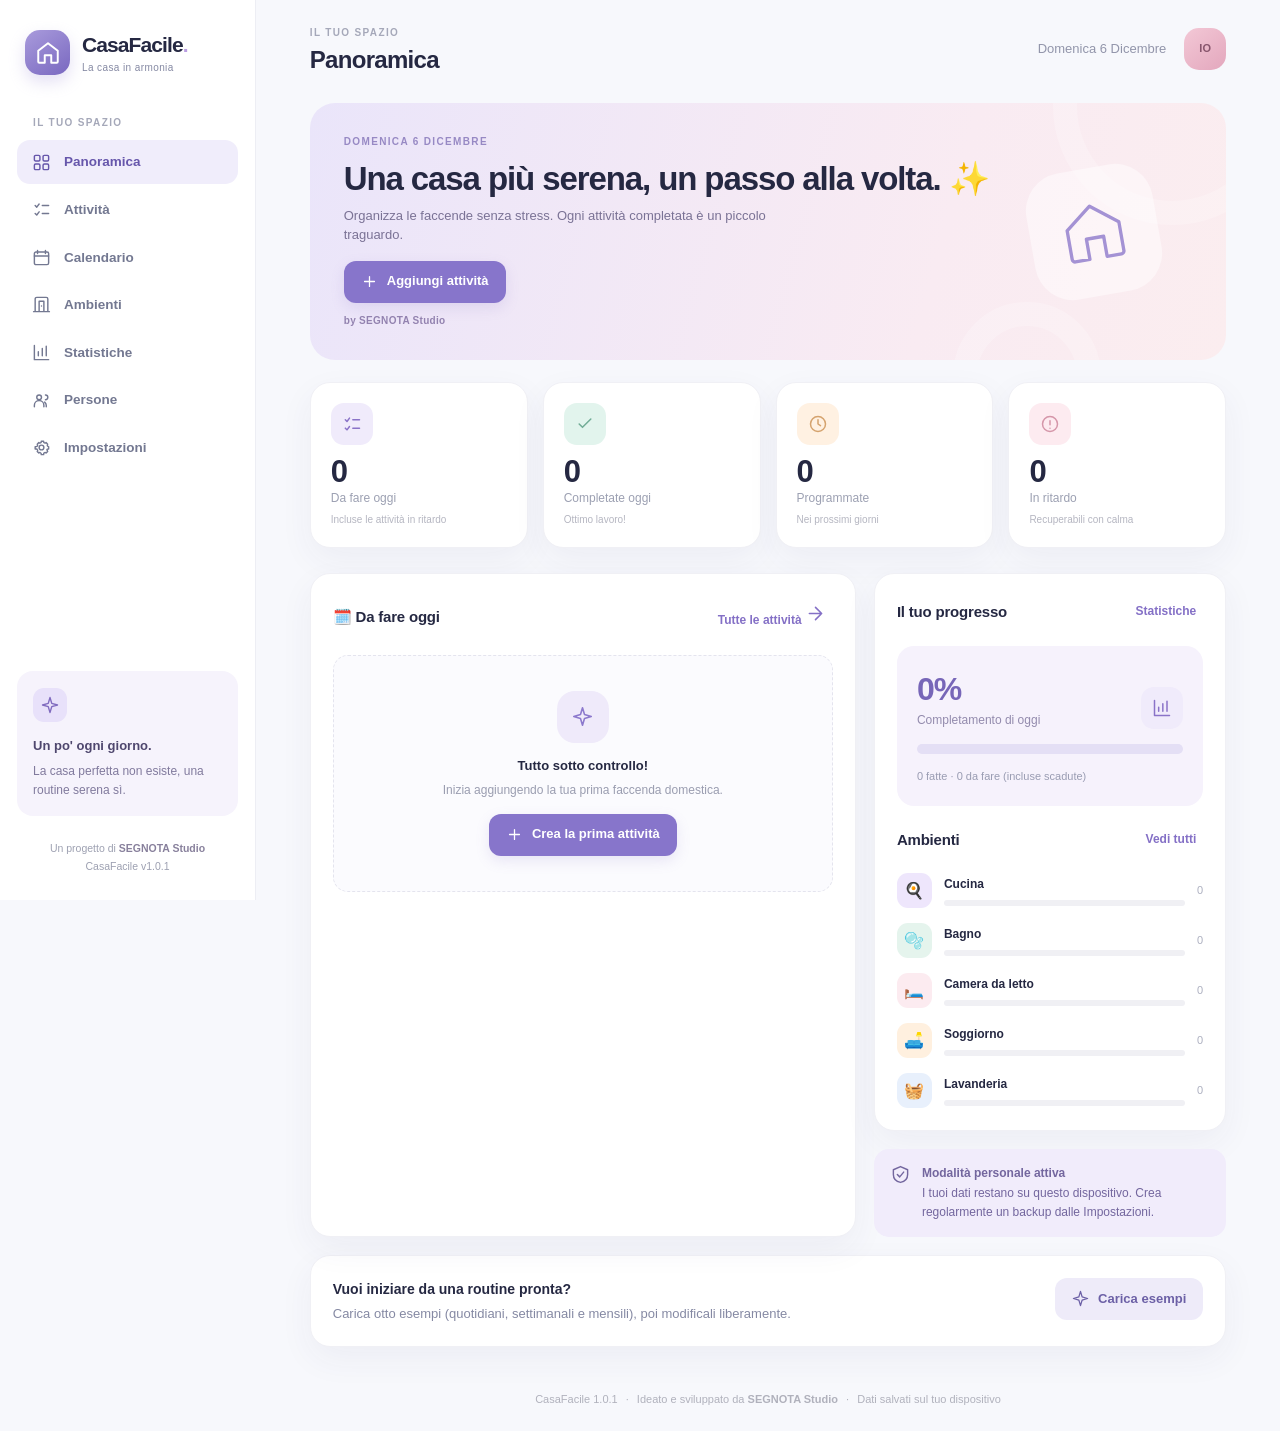
==== index.html @ 7c7188ef "Fix CasaFacile 1.0.1 iPhone activity modal zoom and fixed action footer" ====
<!doctype html>
<html lang="it">
<head>
  <meta charset="utf-8">
  <meta name="viewport" content="width=device-width, initial-scale=1, viewport-fit=cover">
  <meta name="theme-color" content="#F7F7FC">
  <meta name="description" content="CasaFacile: faccende, ricorrenze e organizzazione domestica in un'unica app.">
  <meta name="apple-mobile-web-app-capable" content="yes">
  <meta name="apple-mobile-web-app-status-bar-style" content="default">
  <meta name="apple-mobile-web-app-title" content="CasaFacile">
  <link rel="icon" href="./assets/favicon.svg" type="image/svg+xml">
  <link rel="apple-touch-icon" href="./assets/apple-touch-icon.png">
  <link rel="manifest" href="./manifest.webmanifest">
  <link rel="stylesheet" href="./styles.css?v=1.0.1">
  <title>CasaFacile · SEGNOTA Studio</title>
</head>
<body>
<svg class="icon-sprite" aria-hidden="true" xmlns="http://www.w3.org/2000/svg">
  <symbol id="i-house" viewBox="0 0 24 24"><path d="m3 10 9-7 9 7v10a1 1 0 0 1-1 1h-5v-7H9v7H4a1 1 0 0 1-1-1z"/></symbol>
  <symbol id="i-grid" viewBox="0 0 24 24"><rect x="3" y="3" width="7" height="7" rx="1.5"/><rect x="14" y="3" width="7" height="7" rx="1.5"/><rect x="3" y="14" width="7" height="7" rx="1.5"/><rect x="14" y="14" width="7" height="7" rx="1.5"/></symbol>
  <symbol id="i-list" viewBox="0 0 24 24"><path d="m4 7 2 2 3-4M13 7h8M4 17l2 2 3-4m4 2h8"/></symbol>
  <symbol id="i-calendar" viewBox="0 0 24 24"><rect x="3" y="5" width="18" height="16" rx="2"/><path d="M7 3v4m10-4v4M3 10h18"/></symbol>
  <symbol id="i-room" viewBox="0 0 24 24"><path d="M4 21V5a2 2 0 0 1 2-2h12a2 2 0 0 1 2 2v16M2 21h20M9 21V8h6v13M12 14h.01"/></symbol>
  <symbol id="i-chart" viewBox="0 0 24 24"><path d="M3 3v18h18M8 16v-5m5 5V7m5 9V4"/></symbol>
  <symbol id="i-users" viewBox="0 0 24 24"><circle cx="9" cy="8" r="3"/><path d="M3 20v-2a6 6 0 0 1 12 0v2M17 11a3 3 0 1 0 0-6m1 15v-2a5 5 0 0 0-2-4"/></symbol>
  <symbol id="i-settings" viewBox="0 0 24 24"><circle cx="12" cy="12" r="3"/><path d="M19.4 15a1.6 1.6 0 0 0 .3 1.8l.1.1-2 2-.1-.1a1.6 1.6 0 0 0-1.8-.3l-.2.1a1.6 1.6 0 0 0-1 1.5V21h-3v-.8a1.6 1.6 0 0 0-1-1.5l-.2-.1a1.6 1.6 0 0 0-1.8.3l-.1.1-2-2 .1-.1A1.6 1.6 0 0 0 7 15.1l-.1-.2a1.6 1.6 0 0 0-1.5-1H4v-3h1.4a1.6 1.6 0 0 0 1.5-1l.1-.2a1.6 1.6 0 0 0-.3-1.8l-.1-.1 2-2 .1.1a1.6 1.6 0 0 0 1.8.3l.2-.1a1.6 1.6 0 0 0 1-1.5V4h3v.6a1.6 1.6 0 0 0 1 1.5l.2.1a1.6 1.6 0 0 0 1.8-.3l.1-.1 2 2-.1.1a1.6 1.6 0 0 0-.3 1.8l.1.2a1.6 1.6 0 0 0 1.5 1H21v3h-.7a1.6 1.6 0 0 0-1.5 1z"/></symbol>
  <symbol id="i-plus" viewBox="0 0 24 24"><path d="M12 5v14M5 12h14"/></symbol>
  <symbol id="i-check" viewBox="0 0 24 24"><path d="m5 12 4 4 10-10"/></symbol>
  <symbol id="i-clock" viewBox="0 0 24 24"><circle cx="12" cy="12" r="9"/><path d="M12 7v5l3 2"/></symbol>
  <symbol id="i-alert" viewBox="0 0 24 24"><circle cx="12" cy="12" r="9"/><path d="M12 8v5m0 4h.01"/></symbol>
  <symbol id="i-chevron-left" viewBox="0 0 24 24"><path d="m15 18-6-6 6-6"/></symbol>
  <symbol id="i-chevron-right" viewBox="0 0 24 24"><path d="m9 18 6-6-6-6"/></symbol>
  <symbol id="i-search" viewBox="0 0 24 24"><circle cx="11" cy="11" r="7"/><path d="m16 16 5 5"/></symbol>
  <symbol id="i-trash" viewBox="0 0 24 24"><path d="M4 7h16m-14 0 1 14h10l1-14M9 7V4h6v3m-5 4v6m4-6v6"/></symbol>
  <symbol id="i-pencil" viewBox="0 0 24 24"><path d="m4 20 4.5-1 11-11a2 2 0 0 0-3-3l-11 11L4 20zm10-13 3 3"/></symbol>
  <symbol id="i-download" viewBox="0 0 24 24"><path d="M12 3v13m-5-5 5 5 5-5M4 18v3h16v-3"/></symbol>
  <symbol id="i-upload" viewBox="0 0 24 24"><path d="M12 16V3m-5 5 5-5 5 5M4 17v4h16v-4"/></symbol>
  <symbol id="i-repeat" viewBox="0 0 24 24"><path d="m17 2 4 4-4 4M3 11V9a3 3 0 0 1 3-3h15M7 22l-4-4 4-4m14-1v2a3 3 0 0 1-3 3H3"/></symbol>
  <symbol id="i-sparkle" viewBox="0 0 24 24"><path d="m12 2 2.3 7.7L22 12l-7.7 2.3L12 22l-2.3-7.7L2 12l7.7-2.3z"/></symbol>
  <symbol id="i-x" viewBox="0 0 24 24"><path d="M5 5l14 14M19 5 5 19"/></symbol>
  <symbol id="i-more" viewBox="0 0 24 24"><circle cx="5" cy="12" r="1"/><circle cx="12" cy="12" r="1"/><circle cx="19" cy="12" r="1"/></symbol>
  <symbol id="i-arrow" viewBox="0 0 24 24"><path d="M5 12h14m-7-7 7 7-7 7"/></symbol>
  <symbol id="i-shield" viewBox="0 0 24 24"><path d="m12 2 9 4v6c0 6-4 9-9 10-5-1-9-4-9-10V6z"/><path d="m8 12 3 3 5-6"/></symbol>
  <symbol id="i-info" viewBox="0 0 24 24"><circle cx="12" cy="12" r="9"/><path d="M12 11v6m0-10h.01"/></symbol>
  <symbol id="i-sun" viewBox="0 0 24 24"><circle cx="12" cy="12" r="4"/><path d="M12 2v2m0 16v2M4.9 4.9l1.4 1.4m11.4 11.4 1.4 1.4M2 12h2m16 0h2M4.9 19.1l1.4-1.4M17.7 6.3l1.4-1.4"/></symbol>
  <symbol id="i-moon" viewBox="0 0 24 24"><path d="M20 16a8 8 0 0 1-12-12A8.5 8.5 0 1 0 20 16z"/></symbol>
  <symbol id="i-archive" viewBox="0 0 24 24"><rect x="3" y="4" width="18" height="5" rx="1"/><path d="M5 9v12h14V9m-10 5h6"/></symbol>
</svg>
<div class="app-shell">
 <aside class="sidebar">
  <a class="brand" href="#dashboard" aria-label="CasaFacile, dashboard">
   <span class="brand-logo"><svg class="icon"><use href="#i-house"/></svg></span>
   <span class="brand-word"><strong>CasaFacile<span class="brand-dot">.</span></strong><small>La casa in armonia</small></span>
  </a>
  <div class="sidebar-label">IL TUO SPAZIO</div>
  <nav id="side-nav" class="side-nav" aria-label="Navigazione principale"></nav>
  <div class="sidebar-bottom">
   <div class="sidebar-tip"><span class="tip-icon"><svg class="icon"><use href="#i-sparkle"/></svg></span><strong>Un po' ogni giorno.</strong><p>La casa perfetta non esiste, una routine serena sì.</p></div>
   <div class="sidebar-credit">Un progetto di <strong>SEGNOTA Studio</strong><br><span>CasaFacile v1.0.1</span></div>
  </div>
 </aside>
 <div class="main-wrap">
  <header class="topbar">
   <div class="topbar-left"><span class="mobile-logo"><svg class="icon"><use href="#i-house"/></svg></span><div><span class="topbar-label">IL TUO SPAZIO</span><h1 id="page-title">Panoramica</h1></div></div>
   <div class="topbar-actions"><span id="date-label" class="date-label"></span><span class="avatar" id="avatar" title="Profilo personale">IO</span></div>
  </header>
  <main id="content" class="main-content" tabindex="-1"></main>
  <footer class="app-footer">CasaFacile 1.0.1 <span>·</span> Ideato e sviluppato da <strong>SEGNOTA Studio</strong> <span>·</span> Dati salvati sul tuo dispositivo</footer>
 </div>
 <nav class="mobile-nav" id="mobile-nav" aria-label="Navigazione mobile"></nav>
 <button id="mobile-fab" class="fab" type="button" aria-label="Nuova attività"><svg class="icon"><use href="#i-plus"/></svg></button>
</div>
<div id="modal-root"></div>
<div id="toast-root" class="toast-root" aria-live="polite"></div>
<input type="file" id="import-file" accept=".json,application/json" hidden>
<script src="./app.js?v=1.0.1" defer></script>
</body>
</html>
---- styles.css ----
:root{--bg:#f7f8fc;--surface:#fff;--surface2:#f5f5fb;--ink:#252842;--muted:#8589a3;--line:#edeef4;--violet:#8979ca;--violet-deep:#6656ab;--mint:#76b5a0;--mint-bg:#e2f3ec;--pink:#e5a5b7;--pink-bg:#fbeaf0;--peach:#e6ae82;--peach-bg:#fff1e4;--blue:#8daed2;--blue-bg:#edf4fd;--shadow:0 12px 34px rgba(61,62,104,.055);--radius:20px;--safe-bottom:env(safe-area-inset-bottom,0px)}
*{box-sizing:border-box}html{scroll-behavior:smooth}body{margin:0;background:var(--bg);color:var(--ink);font-family:Inter,-apple-system,BlinkMacSystemFont,"Segoe UI",sans-serif;font-size:15px;line-height:1.45;-webkit-font-smoothing:antialiased}button,input,select,textarea{font:inherit}button{cursor:pointer}button:disabled{opacity:.5;cursor:not-allowed}a{color:inherit;text-decoration:none}button:focus-visible,input:focus-visible,select:focus-visible,textarea:focus-visible,a:focus-visible{outline:3px solid #b7a8ef;outline-offset:3px}.icon-sprite{width:0;height:0;position:absolute;overflow:hidden}.icon{width:21px;height:21px;fill:none;stroke:currentColor;stroke-width:1.8;stroke-linecap:round;stroke-linejoin:round;flex:0 0 auto}.app-shell{display:flex;min-height:100dvh}.sidebar{width:256px;flex:0 0 256px;background:#fff;display:flex;flex-direction:column;border-right:1px solid var(--line);padding:30px 17px 24px;position:sticky;top:0;height:100dvh;z-index:5}.brand{display:flex;align-items:center;gap:12px;padding:0 8px 40px}.brand-logo,.mobile-logo{width:45px;height:45px;border-radius:15px;display:grid;place-items:center;background:linear-gradient(145deg,#a99bdc,#7968c0);color:white;box-shadow:0 7px 16px #a99bdc50}.brand-logo .icon{width:26px;height:26px}.brand-word strong{font-size:21px;letter-spacing:-.9px}.brand-dot{color:#ba9de2}.brand-word small{display:block;color:var(--muted);font-size:10px;letter-spacing:.4px;margin-top:1px}.sidebar-label,.topbar-label,.eyebrow{font-size:10px;font-weight:800;letter-spacing:1.35px;color:#a5a8b9}.sidebar-label{padding:0 16px;margin-bottom:10px}.side-nav{display:grid;gap:4px}.nav-link{padding:12px 15px;display:flex;align-items:center;gap:13px;color:#737891;border-radius:13px;font-weight:650;font-size:13.5px;transition:.15s}.nav-link .icon{width:19px;height:19px}.nav-link.active{background:#f0edfb;color:var(--violet-deep)}.nav-link:hover:not(.active){background:#f7f7fa;color:var(--ink)}.sidebar-bottom{margin-top:auto}.sidebar-tip{background:#f6f3fc;border-radius:16px;padding:17px 16px;color:#4f476e}.sidebar-tip .tip-icon{display:grid;place-items:center;width:34px;height:34px;border-radius:11px;background:#e8e1fa;color:#806bbf;margin-bottom:12px}.sidebar-tip .icon{width:18px;height:18px}.sidebar-tip strong{font-size:13px}.sidebar-tip p{color:#817a9d;margin:6px 0 0;font-size:12px;line-height:1.55}.sidebar-credit{text-align:center;color:#9da0b1;font-size:10.5px;margin-top:24px;line-height:1.7}.sidebar-credit strong{color:#88809c}.main-wrap{min-width:0;flex:1;display:flex;flex-direction:column}.topbar{height:98px;padding:22px clamp(20px,4.2vw,62px);display:flex;align-items:center;justify-content:space-between;gap:20px}.topbar h1{font-size:24px;font-weight:750;letter-spacing:-.7px;margin:2px 0 0}.topbar-actions{display:flex;gap:18px;align-items:center}.date-label{font-size:13px;color:#9295aa;text-transform:capitalize}.avatar{width:42px;height:42px;background:linear-gradient(140deg,#f3c8d6,#e3a7bd);display:grid;place-items:center;border-radius:15px;color:#88556d;font-size:11px;font-weight:800;letter-spacing:.2px}.mobile-logo{display:none}.main-content{width:100%;max-width:1410px;margin:0 auto;padding:5px clamp(20px,4.2vw,62px) 45px;flex:1}.app-footer{font-size:11px;color:#b0b1bc;text-align:center;padding:0 20px 23px}.app-footer span{margin:0 5px}.mobile-nav,.fab{display:none}.page-heading{display:flex;align-items:center;justify-content:space-between;gap:15px;margin-bottom:24px}.page-heading h2{margin:0 0 5px;font-size:19px;letter-spacing:-.5px}.page-heading p,.muted{color:var(--muted);margin:0;font-size:13px}.heading-actions{display:flex;gap:9px;align-items:center;flex-wrap:wrap}.btn{border:0;border-radius:12px;display:inline-flex;align-items:center;justify-content:center;gap:9px;min-height:42px;padding:10px 17px;font-size:13px;font-weight:750;transition:transform .12s,background .12s;white-space:nowrap}.btn:hover:not(:disabled){transform:translateY(-1px)}.btn .icon{width:17px;height:17px}.btn-primary{color:white;background:#8775cb;box-shadow:0 5px 14px #8270c727}.btn-primary:hover{background:#7564ba}.btn-soft{color:#6c60a6;background:#eeebf9}.btn-outline{color:#666d8a;background:#fff;border:1px solid #e7e8ef}.btn-danger{color:#bf6075;background:#fdeef1}.btn-sm{padding:7px 11px;min-height:33px;font-size:12px;border-radius:9px}.btn-icon{border:1px solid var(--line);background:#fff;border-radius:10px;display:grid;place-items:center;width:36px;height:36px;color:#7c8199}.btn-icon .icon{width:17px;height:17px}.btn-icon:hover{background:#f7f6fd}.hero{background:linear-gradient(105deg,#eae5fa 0%,#f9ebf2 68%,#fbedef 100%);border-radius:25px;min-height:200px;padding:32px 34px;display:flex;align-items:center;justify-content:space-between;gap:20px;position:relative;overflow:hidden;margin-bottom:22px}.hero:before,.hero:after{content:"";position:absolute;border-radius:50%;border:24px solid #ffffff33;pointer-events:none}.hero:before{width:190px;height:190px;right:-65px;top:-116px}.hero:after{width:100px;height:100px;right:125px;bottom:-90px}.hero-text{position:relative;z-index:1}.hero .eyebrow{color:#9789c4}.hero h2{font-size:clamp(23px,2.6vw,33px);letter-spacing:-1.1px;line-height:1.2;margin:9px 0}.hero p{margin:0 0 16px;color:#7a7295;font-size:13px;max-width:430px}.hero-decoration{height:128px;width:128px;display:grid;place-items:center;background:#ffffff70;border-radius:38px;transform:rotate(-10deg);flex-shrink:0;margin-right:34px}.hero-decoration .icon{width:70px;height:70px;stroke:#a492d4;stroke-width:1.15}.stat-grid{display:grid;grid-template-columns:repeat(4,minmax(0,1fr));gap:15px;margin-bottom:25px}.stat-card,.panel{background:#fff;border:1px solid #f0f0f5;border-radius:var(--radius);box-shadow:var(--shadow)}.stat-card{padding:20px;min-height:130px}.stat-top{display:flex;align-items:center;justify-content:space-between;gap:8px}.stat-icon{width:42px;height:42px;border-radius:13px;display:grid;place-items:center}.stat-icon .icon{width:20px;height:20px}.stat-number{font-size:31px;font-weight:760;letter-spacing:-1.2px;margin:10px 0 1px;line-height:1.1}.stat-name{font-size:12px;color:#9ca0b2}.stat-detail{font-size:10px;color:#b5b6c1;margin-top:5px}.tint-purple{background:#f0ebfb;color:#8a73c8}.tint-green{background:#e2f4ed;color:#71ac96}.tint-amber{background:#fff1e2;color:#d5a36e}.tint-pink{background:#fdebf0;color:#d596a9}.content-grid{display:grid;grid-template-columns:minmax(0,1.55fr) minmax(280px,1fr);gap:18px}.panel{padding:22px;min-width:0}.panel-head{display:flex;justify-content:space-between;align-items:center;margin-bottom:18px;gap:9px}.panel-head h3{font-size:15px;font-weight:770;letter-spacing:-.2px;margin:0}.panel-head small{font-size:11px;color:#a3a5b4}.text-button{border:0;background:transparent;color:#8470c6;font-weight:750;font-size:12px;padding:7px}.chore-list{display:grid;gap:0}.chore-row{display:flex;align-items:center;gap:11px;padding:12px 0;border-bottom:1px solid #f3f3f6}.chore-row:last-child{border-bottom:0}.check-btn{background:#fff;border:1.5px solid #d9d9e5;border-radius:50%;width:28px;height:28px;display:grid;place-items:center;color:white;flex:0 0 28px}.check-btn:hover{border-color:#8f7cd0;background:#f9f6ff}.check-btn.done{background:#8bbda9;border-color:#8bbda9}.check-btn .icon{width:17px;height:17px}.task-body{min-width:0;flex:1}.task-name{font-size:13px;font-weight:700;overflow-wrap:anywhere}.task-name.done{text-decoration:line-through;color:#aab0bd}.task-sub{display:flex;gap:7px;align-items:center;flex-wrap:wrap;margin-top:5px;color:#a5a8b8;font-size:11px}.sub-dot{width:3px;height:3px;border-radius:50%;background:#c0c2d0}.task-actions{display:flex;gap:6px;align-items:center;flex-shrink:0}.pill{border-radius:999px;padding:5px 9px;font-size:10px;font-weight:750;white-space:nowrap}.pill-overdue{background:#fff0ee;color:#d17f75}.pill-today{background:#f0eafd;color:#8673c9}.pill-future{background:#edf5fa;color:#83a1bf}.pill-done{background:#e7f5ed;color:#77ab91}.pill-high{background:#fae7ec;color:#c57c97}.progress-card{background:#f6f2fc;border-radius:17px;padding:20px;margin-bottom:18px}.progress-card-header{display:flex;justify-content:space-between;align-items:end;gap:8px}.progress-big{font-size:32px;font-weight:780;letter-spacing:-1px;color:#7766b8}.progress-caption{font-size:12px;color:#938bad}.progress-track{height:10px;background:#e4dff5;border-radius:99px;overflow:hidden;margin-top:15px}.progress-fill{height:100%;border-radius:99px;background:#9a87d5;transition:width .2s}.room-mini{display:grid;gap:15px}.room-mini-row{display:flex;align-items:center;gap:12px}.room-dot{width:35px;height:35px;border-radius:11px;display:grid;place-items:center;font-size:16px;flex-shrink:0}.room-info{min-width:0;flex:1}.room-label{font-weight:690;font-size:12px}.room-line{height:6px;background:#f0f0f4;border-radius:99px;margin-top:7px;overflow:hidden}.room-line>span{display:block;height:100%;background:#a69ad5;border-radius:99px}.room-meta{color:#adb0c0;font-size:11px}.empty{padding:35px 18px;text-align:center;background:#fbfbfe;border:1px dashed #e4e4ee;border-radius:15px}.empty .empty-icon{margin:0 auto 14px;width:52px;height:52px;border-radius:18px;display:grid;place-items:center;background:#efeafa;color:#8c79cd}.empty strong{display:block;font-size:13px}.empty p{font-size:12px;max-width:320px;margin:6px auto 15px;color:#9a9db0}.filters{display:flex;flex-wrap:wrap;align-items:center;gap:8px;margin-bottom:18px}.filter-chip{border:1px solid #e9e9f0;border-radius:11px;padding:9px 13px;color:#8f92a6;background:#fff;font-size:12px;font-weight:700}.filter-chip.active{background:#f0eafb;border-color:#e6ddf8;color:#7b68bc}.search-wrap{position:relative;flex:1;min-width:180px;max-width:380px;margin-left:auto}.search-wrap .icon{position:absolute;left:12px;top:50%;transform:translateY(-50%);color:#a7a8b9;width:17px;height:17px}.search-wrap input{width:100%;padding:11px 14px 11px 39px;border-radius:11px;border:1px solid #e9e9f0;background:#fff;outline:0;font-size:12px}.search-wrap input:focus{border-color:#afa3dc}.task-table .chore-row{padding:15px 3px}.task-table .task-name{font-size:14px}.section-title{margin:22px 0 13px;font-size:12px;letter-spacing:.7px;color:#9699b0;font-weight:800;text-transform:uppercase}.calendar-shell{display:grid;grid-template-columns:minmax(0,1.5fr) minmax(260px,.85fr);gap:18px}.calendar-head{display:flex;align-items:center;justify-content:space-between;margin-bottom:18px}.calendar-head h3{margin:0;font-size:17px;text-transform:capitalize}.calendar-controls{display:flex;gap:7px;align-items:center}.calendar-weekdays,.calendar-days{display:grid;grid-template-columns:repeat(7,minmax(0,1fr));gap:7px}.calendar-weekdays{margin-bottom:7px}.calendar-weekdays span{text-align:center;font-size:11px;color:#9ba0b6;font-weight:750;padding:6px}.calendar-day{min-height:75px;text-align:left;background:#fafafe;border:1px solid #f0eff7;border-radius:11px;padding:8px 7px;display:flex;flex-direction:column;gap:6px;position:relative}.calendar-day:hover{background:#f2edfa}.calendar-day.outside{opacity:.32}.calendar-day.is-today{border-color:#b7a7e3}.calendar-day.selected{background:#f0eafa;border-color:#ab97dd}.calendar-number{font-weight:730;font-size:12px}.calendar-dots{display:flex;gap:3px;flex-wrap:wrap}.calendar-dots i{display:block;width:6px;height:6px;border-radius:50%;background:#a38fd7}.calendar-dots i.completed-dot{background:#76b7a0}.calendar-count{font-size:9px;color:#9594ad}.calendar-day.today .calendar-number{color:#7462bd}.date-panel-head{text-transform:capitalize;font-size:15px;font-weight:760;margin-bottom:16px}.calendar-agenda .chore-row{padding:10px 0}.room-grid{display:grid;grid-template-columns:repeat(3,minmax(0,1fr));gap:15px}.room-card{background:#fff;border-radius:18px;border:1px solid #f0eff4;padding:20px;text-align:left;min-height:160px;display:flex;flex-direction:column;gap:11px}.room-card:hover{border-color:#c9bce8;box-shadow:var(--shadow)}.room-card-icon{height:47px;width:47px;display:grid;place-items:center;border-radius:14px;font-size:22px}.room-card strong{font-size:15px}.room-card small{color:#a3a5b5}.room-card-bar{height:7px;background:#f3f3f8;border-radius:99px;overflow:hidden;margin-top:auto}.room-card-bar span{display:block;height:100%;background:#a899d9}.stats-grid{display:grid;grid-template-columns:repeat(3,minmax(0,1fr));gap:15px;margin-bottom:18px}.bar-chart{height:220px;display:flex;align-items:stretch;justify-content:space-between;gap:12px;border-bottom:1px solid #edeef4;padding-top:18px}.bar-col{display:flex;flex-direction:column;justify-content:flex-end;align-items:center;flex:1;min-width:0;gap:9px}.bar-rail{height:100%;width:min(50px,100%);display:flex;align-items:flex-end;border-radius:10px 10px 0 0;background:#f8f6fd}.bar-fill{width:100%;border-radius:9px 9px 0 0;background:linear-gradient(#afa1df,#8b79ca);min-height:0}.bar-label{font-size:10px;color:#aaaabd;padding-bottom:8px}.bar-count{font-size:10px;color:#8f88ae}.stats-room-row{margin:18px 0}.stats-room-title{display:flex;justify-content:space-between;gap:8px;font-size:12px;margin-bottom:8px}.stats-room-title span:last-child{color:#aaaebb}.stats-track{background:#f2f1f8;height:9px;border-radius:99px;overflow:hidden}.stats-track i{display:block;background:#9d8bda;height:100%;border-radius:99px}.notice{display:flex;align-items:flex-start;gap:12px;padding:15px 17px;border-radius:15px;background:#f1ecfb;color:#73669e;font-size:12px;line-height:1.6}.notice .icon{width:19px;height:19px;flex-shrink:0;margin-top:1px}.notice strong{font-weight:780}.person-list{display:grid;gap:10px}.person-item{padding:14px;border-radius:13px;border:1px solid #ededf3;display:flex;align-items:center;gap:11px}.person-bubble{height:39px;width:39px;border-radius:13px;display:grid;place-items:center;color:#655b87;font-size:12px;font-weight:800}.person-item strong{font-size:13px}.person-item small{display:block;color:#acacba;font-size:11px}.person-item .btn-icon{margin-left:auto}.setting-group{margin-bottom:25px}.setting-group h3{font-size:15px;margin:0 0 10px}.setting-group p{color:#9093a9;font-size:12px;margin:0 0 15px}.setting-row{border-top:1px solid #f0f0f4;padding:17px 0;display:flex;justify-content:space-between;align-items:center;gap:12px}.setting-row:last-child{border-bottom:1px solid #f0f0f4}.setting-row strong{font-size:13px}.setting-row small{display:block;color:#a6a9bb;margin-top:3px;font-size:11px}.version{font-size:11px;color:#9da1b7}.form-grid{display:grid;grid-template-columns:1fr 1fr;gap:15px}.field{display:flex;flex-direction:column;gap:7px;min-width:0}.field.full{grid-column:1/-1}.field label{color:#69708c;font-size:12px;font-weight:760}.field input,.field textarea,.field select{border:1px solid #e1e2eb;border-radius:11px;background:#fff;padding:11px 12px;min-height:43px;outline:0;width:100%;color:#33354c;font-size:14px}.field textarea{resize:vertical;min-height:88px}.field input:focus,.field textarea:focus,.field select:focus{border-color:#aa99dd;box-shadow:0 0 0 3px #e8e2f8}.field-help{font-size:10.5px;color:#a0a3b7}.modal-backdrop{position:fixed;inset:0;background:#20223b90;display:grid;place-items:center;z-index:60;padding:16px;overflow-y:auto}.modal{width:min(100%,540px);max-height:min(94dvh,900px);overflow:auto;background:#fff;border-radius:22px;padding:25px;box-shadow:0 25px 90px #1d1d3955}.modal-sm{width:min(100%,430px)}.modal-head{display:flex;align-items:start;justify-content:space-between;gap:14px;margin-bottom:19px}.modal-head h2{margin:0;font-size:20px;letter-spacing:-.4px}.modal-head p{font-size:12px;color:#9598ac;margin:5px 0 0}.modal-bottom{display:flex;justify-content:flex-end;gap:9px;margin-top:22px;flex-wrap:wrap}.modal .btn-icon{flex:0 0 34px}.toast-root{position:fixed;bottom:28px;right:24px;display:grid;gap:8px;z-index:90;pointer-events:none}.toast{background:#33344d;color:white;box-shadow:0 13px 35px #22243a25;border-radius:13px;padding:12px 16px;font-size:12px;font-weight:650;max-width:min(400px,calc(100vw - 32px));pointer-events:auto}.toast.error{background:#a85368}.split-header{display:flex;align-items:start;justify-content:space-between;gap:10px}.action-row{display:flex;gap:8px;flex-wrap:wrap}.tip-line{margin:12px 0;color:#a2a4b4;font-size:11px}.footer-note{margin-top:14px;color:#999cb2;font-size:11px;line-height:1.6}.inline-note{padding:9px 12px;border-radius:10px;background:#fff9ec;color:#b58b55;font-size:11px}.danger-text{color:#bc6b7c}.hidden{display:none!important}
@media(max-width:1170px){.sidebar{width:226px;flex-basis:226px}.stat-grid{grid-template-columns:repeat(2,1fr)}.room-grid{grid-template-columns:repeat(2,1fr)}}
@media(max-width:850px){.sidebar{display:none}.topbar{height:85px;padding:19px 23px}.main-content{padding:8px 21px 105px}.mobile-logo{display:grid;place-items:center;width:40px;height:40px;border-radius:14px}.topbar-left{display:flex;align-items:center;gap:12px}.topbar h1{font-size:21px}.date-label{display:none}.mobile-nav{display:flex;position:fixed;left:0;right:0;bottom:0;z-index:25;background:#fff;border-top:1px solid #f0eef5;justify-content:space-around;padding:10px 4px calc(8px + var(--safe-bottom));box-shadow:0 -8px 24px #3a3a6910}.mobile-nav a{display:flex;align-items:center;flex-direction:column;gap:4px;min-width:54px;padding:3px 5px;color:#a5a8b8;font-size:9.5px;font-weight:650}.mobile-nav a.active{color:#7b67bd}.mobile-nav .icon{height:21px;width:21px}.fab{position:fixed;right:18px;bottom:calc(86px + var(--safe-bottom));display:grid;place-items:center;background:#8775cb;color:#fff;border:0;border-radius:18px;box-shadow:0 8px 24px #8775cb60;width:54px;height:54px;z-index:23}.fab .icon{width:26px;height:26px}.app-footer{display:none}.toast-root{bottom:calc(154px + var(--safe-bottom));right:15px}.calendar-shell{grid-template-columns:1fr}}
@media(max-width:640px){.topbar{padding:17px}.main-content{padding:4px 15px 110px}.hero{padding:25px 22px;min-height:170px}.hero-decoration{height:88px;width:88px;margin:0}.hero-decoration .icon{height:55px;width:55px}.hero h2{font-size:24px}.hero p{max-width:245px}.stat-grid{gap:10px}.stat-card{padding:15px 14px;min-height:115px}.stat-number{font-size:26px}.stat-icon{width:36px;height:36px}.content-grid{grid-template-columns:1fr}.panel{padding:18px 16px}.page-heading{align-items:start}.page-heading h2{font-size:18px}.page-heading .btn{padding:9px 12px}.room-grid{grid-template-columns:1fr 1fr;gap:10px}.room-card{min-height:145px;padding:14px}.stats-grid{grid-template-columns:1fr 1fr}.stats-grid .stat-card:last-child{grid-column:1/-1}.search-wrap{max-width:none;width:100%;flex-basis:100%;order:2}.filters{gap:7px}.filter-chip{padding:8px 11px}.task-actions .pill{display:none}.calendar-days,.calendar-weekdays{gap:3px}.calendar-day{min-height:64px;padding:6px 4px}.calendar-number{font-size:11px}.calendar-dots i{height:5px;width:5px}.calendar-count{font-size:8px}.form-grid{grid-template-columns:1fr}.modal{padding:20px 17px}.modal-bottom .btn{flex:1}.setting-row{align-items:flex-start;flex-direction:column}.date-label{display:none}}
@media(max-width:360px){.hero-decoration{display:none}.room-grid{grid-template-columns:1fr}.mobile-nav a{min-width:45px;font-size:9px}}
@media(prefers-reduced-motion:reduce){*,*:before,*:after{transition:none!important;animation:none!important;scroll-behavior:auto!important}}

.hero-credit{display:block;margin-top:11px;font-size:10px;font-weight:750;letter-spacing:.3px;color:#9282af}

/* CasaFacile 1.0.1 — modulo attività accessibile e scorrevole in iOS PWA. */
.modal-backdrop{top:var(--modal-viewport-top,0px);bottom:auto;height:var(--modal-viewport-height,100dvh);overflow:hidden}
.modal.task-modal{display:flex;flex-direction:column;overflow:hidden;max-height:min(900px,calc(var(--modal-viewport-height,100dvh) - 28px));padding-bottom:12px}
.modal.task-modal .modal-head{flex:0 0 auto}
.modal.task-modal #task-form{flex:1 1 auto;min-height:0;overflow-y:auto;overscroll-behavior:contain;-webkit-overflow-scrolling:touch;align-content:start;grid-auto-rows:max-content;padding:2px 4px 14px 1px}
.modal.task-modal .modal-sticky-actions{flex:0 0 auto;background:#fff;border-top:1px solid #edeef4;padding:12px 0 max(3px,var(--safe-bottom));box-shadow:0 -6px 16px rgba(61,62,104,.035)}
.modal.task-modal .modal-bottom{margin:0;display:flex;flex-wrap:nowrap;justify-content:space-between}
.modal.task-modal .modal-bottom .btn{flex:1 1 0;min-width:0}
@media(max-width:850px){.field input,.field select,.field textarea,.search-wrap input{font-size:16px}}
@media(max-width:640px){.modal-backdrop{padding:12px}.modal.task-modal{max-height:calc(var(--modal-viewport-height,100dvh) - 24px);padding:18px 16px 10px}.modal.task-modal .modal-head{margin-bottom:12px}.modal.task-modal .modal-sticky-actions{padding-top:10px}.modal.task-modal .modal-bottom .btn{font-size:14px}}
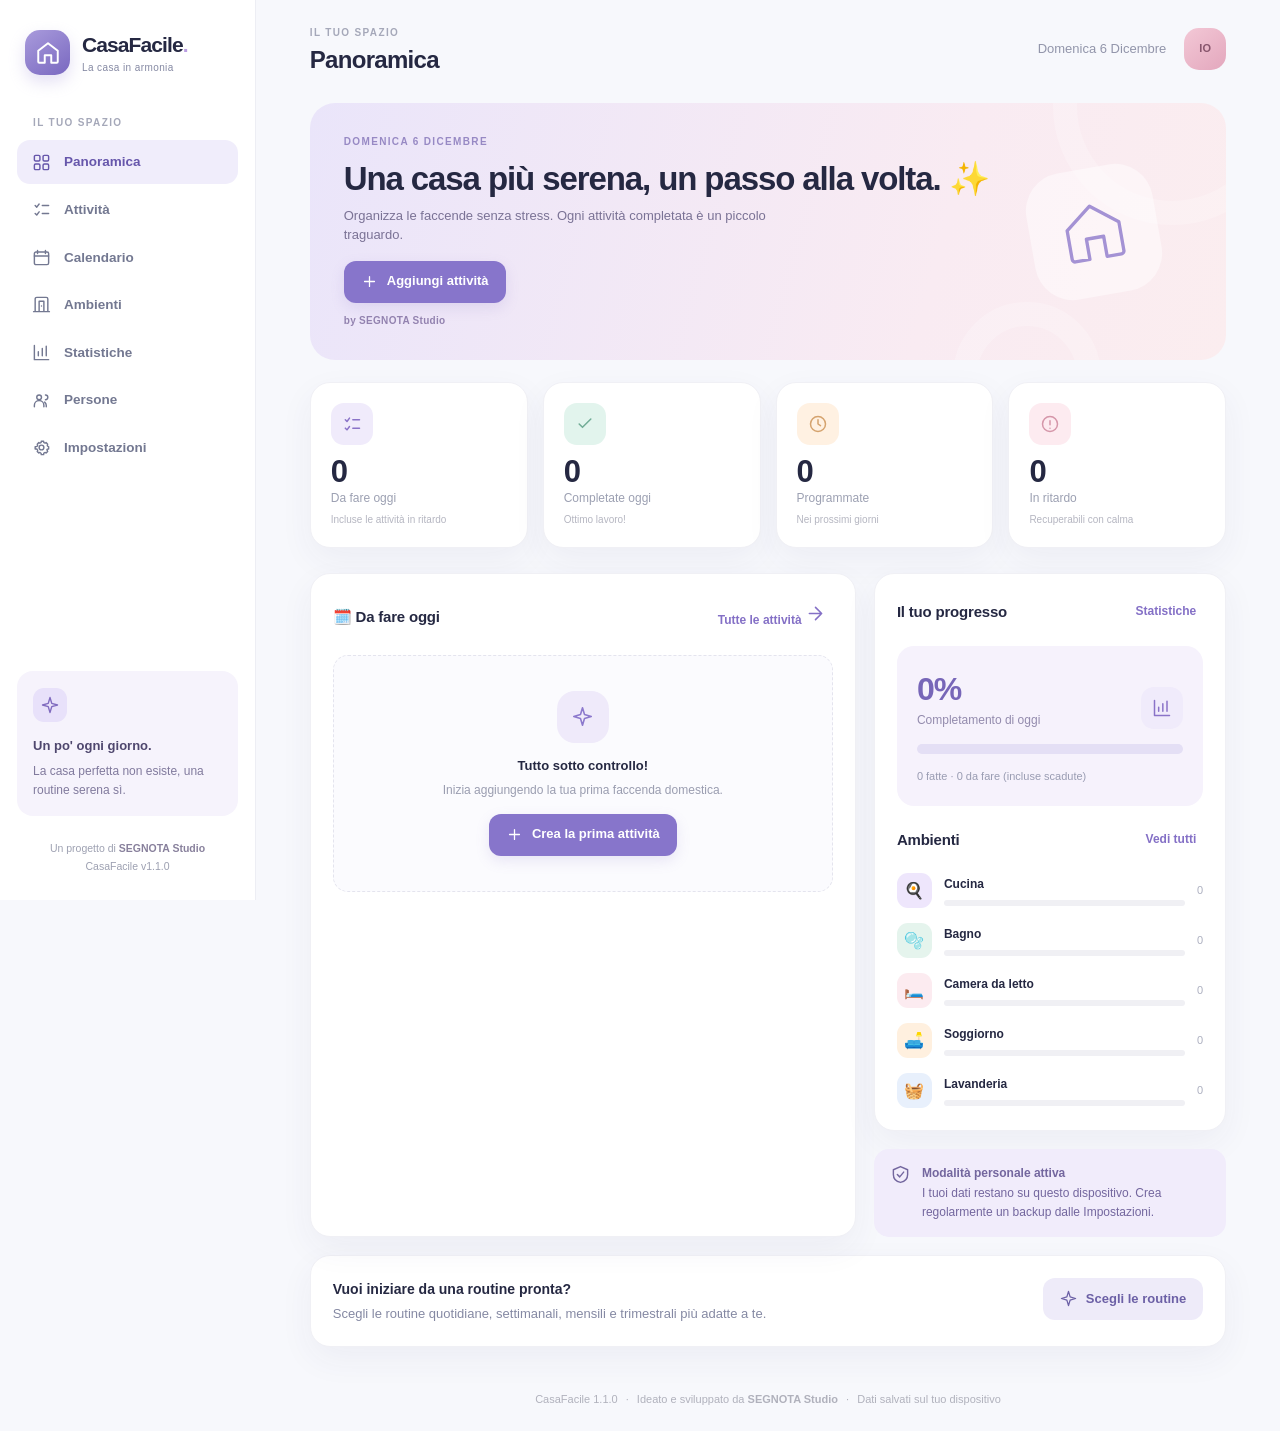
==== commit 1ccc649c: "Develop CasaFacile 1.1.0 routines catalog, mobile UI fix and smoke tests" ====
--- a/index.html
+++ b/index.html
@@ -11,7 +11,7 @@
   <link rel="icon" href="./assets/favicon.svg" type="image/svg+xml">
   <link rel="apple-touch-icon" href="./assets/apple-touch-icon.png">
   <link rel="manifest" href="./manifest.webmanifest">
-  <link rel="stylesheet" href="./styles.css?v=1.0.1">
+  <link rel="stylesheet" href="./styles.css?v=1.1.0">
   <title>CasaFacile · SEGNOTA Studio</title>
 </head>
 <body>
@@ -56,7 +56,7 @@
   <nav id="side-nav" class="side-nav" aria-label="Navigazione principale"></nav>
   <div class="sidebar-bottom">
    <div class="sidebar-tip"><span class="tip-icon"><svg class="icon"><use href="#i-sparkle"/></svg></span><strong>Un po' ogni giorno.</strong><p>La casa perfetta non esiste, una routine serena sì.</p></div>
-   <div class="sidebar-credit">Un progetto di <strong>SEGNOTA Studio</strong><br><span>CasaFacile v1.0.1</span></div>
+   <div class="sidebar-credit">Un progetto di <strong>SEGNOTA Studio</strong><br><span>CasaFacile v1.1.0</span></div>
   </div>
  </aside>
  <div class="main-wrap">
@@ -65,7 +65,7 @@
    <div class="topbar-actions"><span id="date-label" class="date-label"></span><span class="avatar" id="avatar" title="Profilo personale">IO</span></div>
   </header>
   <main id="content" class="main-content" tabindex="-1"></main>
-  <footer class="app-footer">CasaFacile 1.0.1 <span>·</span> Ideato e sviluppato da <strong>SEGNOTA Studio</strong> <span>·</span> Dati salvati sul tuo dispositivo</footer>
+  <footer class="app-footer">CasaFacile 1.1.0 <span>·</span> Ideato e sviluppato da <strong>SEGNOTA Studio</strong> <span>·</span> Dati salvati sul tuo dispositivo</footer>
  </div>
  <nav class="mobile-nav" id="mobile-nav" aria-label="Navigazione mobile"></nav>
  <button id="mobile-fab" class="fab" type="button" aria-label="Nuova attività"><svg class="icon"><use href="#i-plus"/></svg></button>
@@ -73,6 +73,6 @@
 <div id="modal-root"></div>
 <div id="toast-root" class="toast-root" aria-live="polite"></div>
 <input type="file" id="import-file" accept=".json,application/json" hidden>
-<script src="./app.js?v=1.0.1" defer></script>
+<script src="./app.js?v=1.1.0" defer></script>
 </body>
 </html>
--- a/styles.css
+++ b/styles.css
@@ -18,3 +18,30 @@
 .modal.task-modal .modal-bottom .btn{flex:1 1 0;min-width:0}
 @media(max-width:850px){.field input,.field select,.field textarea,.search-wrap input{font-size:16px}}
 @media(max-width:640px){.modal-backdrop{padding:12px}.modal.task-modal{max-height:calc(var(--modal-viewport-height,100dvh) - 24px);padding:18px 16px 10px}.modal.task-modal .modal-head{margin-bottom:12px}.modal.task-modal .modal-sticky-actions{padding-top:10px}.modal.task-modal .modal-bottom .btn{font-size:14px}}
+
+
+/* CasaFacile 1.1 — catalogo routine e comandi accessibili in mobile. */
+.modal.routine-modal{display:flex;flex-direction:column;overflow:hidden;max-height:min(880px,calc(var(--modal-viewport-height,100dvh) - 28px));width:min(100%,670px);padding-bottom:12px}
+.modal.routine-modal .modal-head{flex:0 0 auto;margin-bottom:12px}
+.routine-intro{flex:0 0 auto;color:#7f839b;font-size:13px;line-height:1.5;margin:0 0 10px}
+.routine-toolbar{flex:0 0 auto;display:flex;justify-content:space-between;align-items:center;gap:8px;flex-wrap:wrap;padding:9px 0;border-bottom:1px solid #efeff5;color:#77718f;font-size:12px;font-weight:750}
+.routine-toolbar>div{display:flex;gap:2px;align-items:center}
+.routine-toolbar .text-button{font-size:12px}
+.routine-catalog{flex:1 1 auto;min-height:0;overflow-y:auto;overscroll-behavior:contain;-webkit-overflow-scrolling:touch;padding:0 4px 12px 0}
+.routine-section{padding-top:14px}
+.routine-group-head{display:flex;justify-content:space-between;gap:8px;align-items:center;margin-bottom:8px}
+.routine-group-head h3{font-size:14px;margin:0;font-weight:800}
+.routine-group-head p{font-size:11px;color:#9a9cae;margin:2px 0 0}
+.routine-group-count{background:#efebfa;color:#7865bd;border-radius:9px;padding:5px 8px;font-size:11px;font-weight:750;white-space:nowrap}
+.routine-option{display:flex;gap:11px;align-items:center;padding:12px 10px;border:1px solid #eeeef4;border-radius:12px;margin-bottom:7px;background:#fff;cursor:pointer}
+.routine-option:has(input:checked){background:#f5f1ff;border-color:#d5c8f2}
+.routine-option input[type="checkbox"]{accent-color:#8979ca;flex:0 0 20px;width:20px;height:20px;margin:0}
+.routine-option-body{flex:1;min-width:0;display:flex;flex-direction:column;gap:3px}
+.routine-option-body strong{font-size:13px;font-weight:740}
+.routine-option-body small{font-size:11px;color:#9295a8;line-height:1.4}
+.routine-option.is-existing{opacity:.65;cursor:default}
+.routine-existing{font-size:10px;color:#6d9e85;background:#e7f4ed;border-radius:99px;padding:5px 8px;white-space:nowrap}
+.routine-actionbar{flex:0 0 auto;background:#fff;border-top:1px solid #eeeef4;padding:12px 0 max(4px,var(--safe-bottom))}
+.routine-actionbar .modal-bottom{margin:0;display:flex;flex-wrap:nowrap}
+.routine-actionbar .modal-bottom .btn{flex:1 1 0;min-width:0}
+@media(max-width:640px){.modal.routine-modal{max-height:calc(var(--modal-viewport-height,100dvh) - 24px);padding:17px 14px 8px}.routine-toolbar .text-button{padding:7px 5px;font-size:11px}.routine-intro{font-size:12px}.routine-option{padding:11px 8px}.routine-option-body strong{font-size:13px}.routine-actionbar .modal-bottom .btn{font-size:13px;padding:10px 8px}}
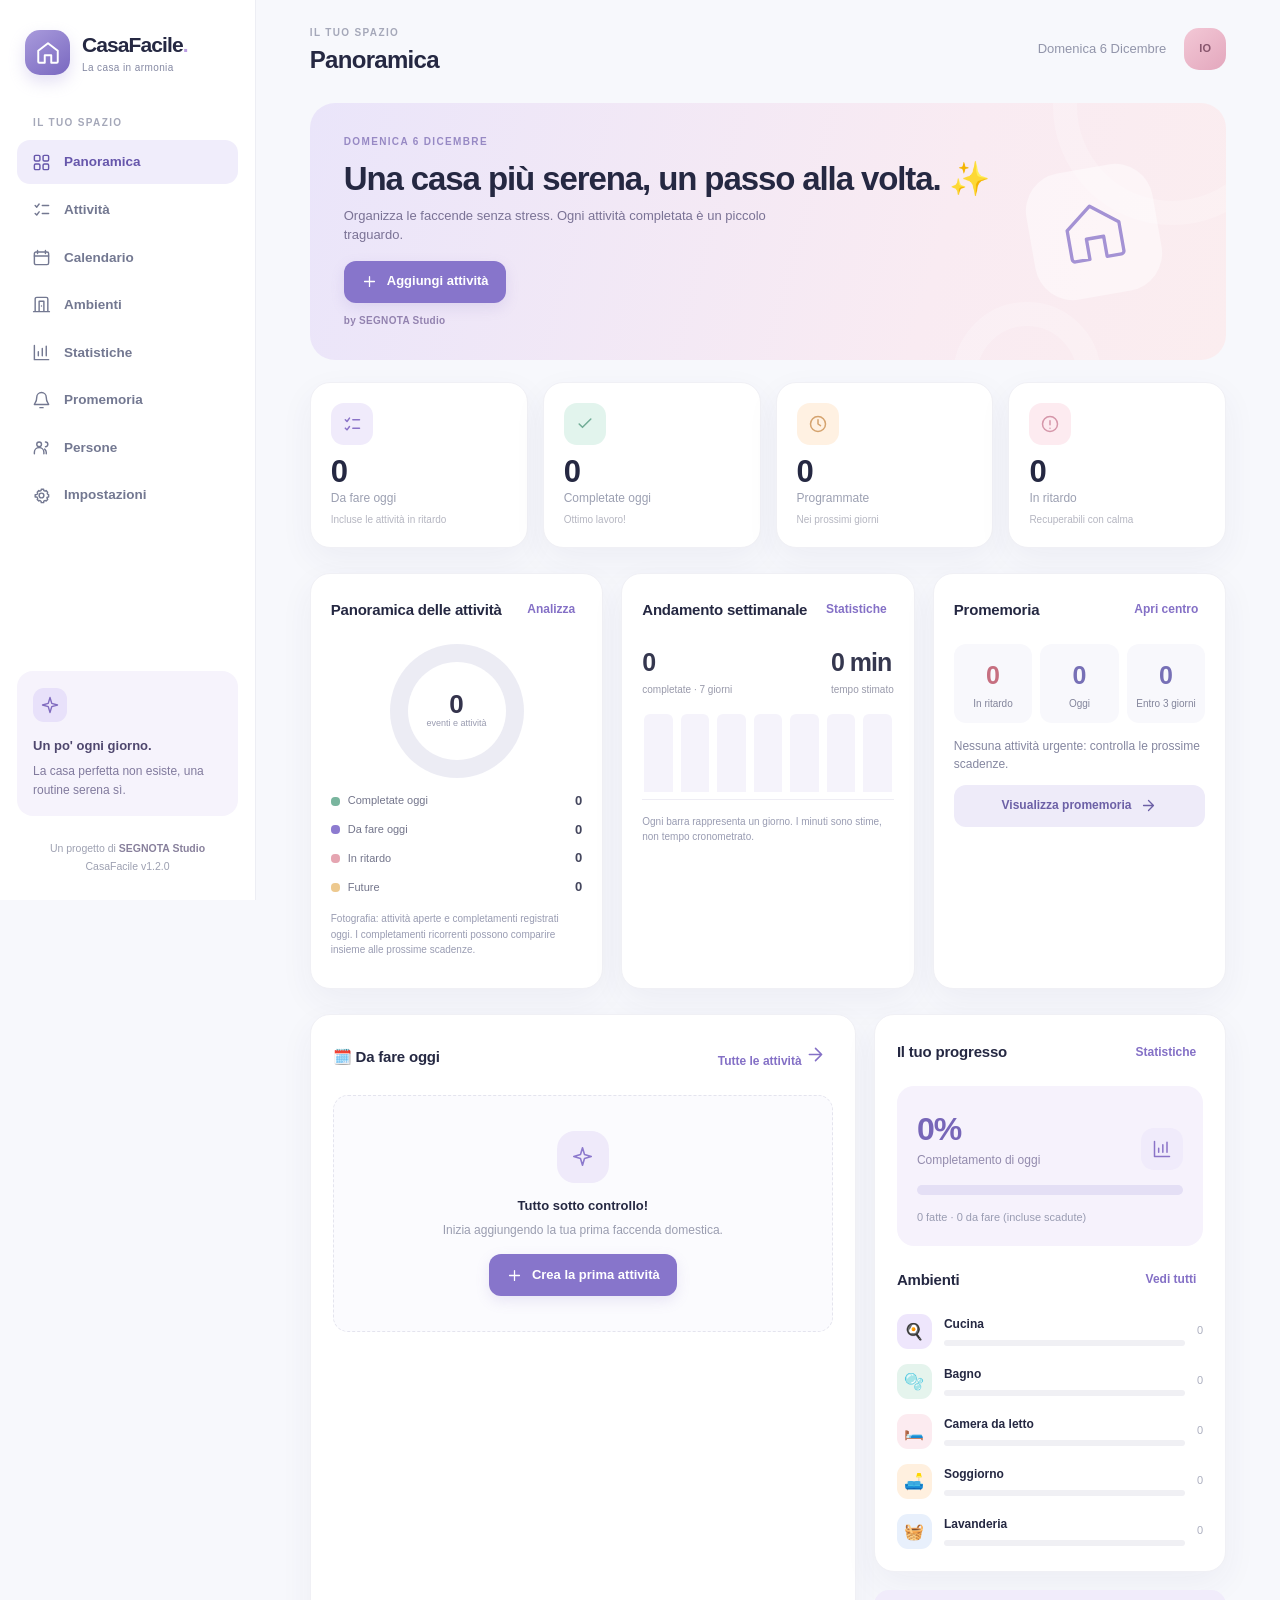
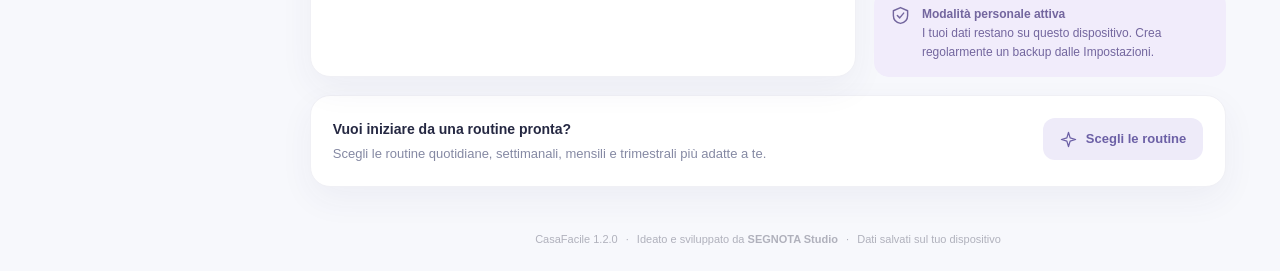
==== commit c2f8261f: "CasaFacile 1.2.0 — interactive analytics dashboard and offline reminder centre" ====
--- a/index.html
+++ b/index.html
@@ -11,7 +11,7 @@
   <link rel="icon" href="./assets/favicon.svg" type="image/svg+xml">
   <link rel="apple-touch-icon" href="./assets/apple-touch-icon.png">
   <link rel="manifest" href="./manifest.webmanifest">
-  <link rel="stylesheet" href="./styles.css?v=1.1.0">
+  <link rel="stylesheet" href="./styles.css?v=1.2.0">
   <title>CasaFacile · SEGNOTA Studio</title>
 </head>
 <body>
@@ -27,6 +27,7 @@
   <symbol id="i-plus" viewBox="0 0 24 24"><path d="M12 5v14M5 12h14"/></symbol>
   <symbol id="i-check" viewBox="0 0 24 24"><path d="m5 12 4 4 10-10"/></symbol>
   <symbol id="i-clock" viewBox="0 0 24 24"><circle cx="12" cy="12" r="9"/><path d="M12 7v5l3 2"/></symbol>
+  <symbol id="i-bell" viewBox="0 0 24 24"><path d="M18 8a6 6 0 0 0-12 0c0 7-3 7-3 9h18c0-2-3-2-3-9zM10 21h4"/></symbol>
   <symbol id="i-alert" viewBox="0 0 24 24"><circle cx="12" cy="12" r="9"/><path d="M12 8v5m0 4h.01"/></symbol>
   <symbol id="i-chevron-left" viewBox="0 0 24 24"><path d="m15 18-6-6 6-6"/></symbol>
   <symbol id="i-chevron-right" viewBox="0 0 24 24"><path d="m9 18 6-6-6-6"/></symbol>
@@ -56,7 +57,7 @@
   <nav id="side-nav" class="side-nav" aria-label="Navigazione principale"></nav>
   <div class="sidebar-bottom">
    <div class="sidebar-tip"><span class="tip-icon"><svg class="icon"><use href="#i-sparkle"/></svg></span><strong>Un po' ogni giorno.</strong><p>La casa perfetta non esiste, una routine serena sì.</p></div>
-   <div class="sidebar-credit">Un progetto di <strong>SEGNOTA Studio</strong><br><span>CasaFacile v1.1.0</span></div>
+   <div class="sidebar-credit">Un progetto di <strong>SEGNOTA Studio</strong><br><span>CasaFacile v1.2.0</span></div>
   </div>
  </aside>
  <div class="main-wrap">
@@ -65,7 +66,7 @@
    <div class="topbar-actions"><span id="date-label" class="date-label"></span><span class="avatar" id="avatar" title="Profilo personale">IO</span></div>
   </header>
   <main id="content" class="main-content" tabindex="-1"></main>
-  <footer class="app-footer">CasaFacile 1.1.0 <span>·</span> Ideato e sviluppato da <strong>SEGNOTA Studio</strong> <span>·</span> Dati salvati sul tuo dispositivo</footer>
+  <footer class="app-footer">CasaFacile 1.2.0 <span>·</span> Ideato e sviluppato da <strong>SEGNOTA Studio</strong> <span>·</span> Dati salvati sul tuo dispositivo</footer>
  </div>
  <nav class="mobile-nav" id="mobile-nav" aria-label="Navigazione mobile"></nav>
  <button id="mobile-fab" class="fab" type="button" aria-label="Nuova attività"><svg class="icon"><use href="#i-plus"/></svg></button>
@@ -73,6 +74,6 @@
 <div id="modal-root"></div>
 <div id="toast-root" class="toast-root" aria-live="polite"></div>
 <input type="file" id="import-file" accept=".json,application/json" hidden>
-<script src="./app.js?v=1.1.0" defer></script>
+<script src="./app.js?v=1.2.0" defer></script>
 </body>
 </html>
--- a/styles.css
+++ b/styles.css
@@ -45,3 +45,66 @@
 .routine-actionbar .modal-bottom{margin:0;display:flex;flex-wrap:nowrap}
 .routine-actionbar .modal-bottom .btn{flex:1 1 0;min-width:0}
 @media(max-width:640px){.modal.routine-modal{max-height:calc(var(--modal-viewport-height,100dvh) - 24px);padding:17px 14px 8px}.routine-toolbar .text-button{padding:7px 5px;font-size:11px}.routine-intro{font-size:12px}.routine-option{padding:11px 8px}.routine-option-body strong{font-size:13px}.routine-actionbar .modal-bottom .btn{font-size:13px;padding:10px 8px}}
+
+
+/* CasaFacile 1.2 — analisi dei completamenti e centro promemoria. */
+.insights-grid{display:grid;grid-template-columns:repeat(3,minmax(0,1fr));gap:18px;margin-bottom:25px}
+.insights-grid .panel{padding:20px}
+.mix-layout{display:flex;align-items:center;justify-content:space-evenly;gap:14px;flex-wrap:wrap}
+.mix-donut{width:134px;height:134px;aspect-ratio:1;border-radius:50%;padding:18px;display:grid;place-items:center;flex:0 0 134px}
+.mix-core{display:flex;align-items:center;justify-content:center;flex-direction:column;gap:1px;background:#fff;border-radius:50%;width:100%;height:100%;text-align:center}
+.mix-core strong{font-size:26px;line-height:1;font-weight:850;color:#34334c}
+.mix-core small{font-size:9px;color:#999bb0;max-width:75px;line-height:1.3}
+.mix-legend{display:grid;gap:10px;flex:1 1 135px;min-width:125px}
+.mix-legend-row{display:grid;grid-template-columns:10px 1fr auto;gap:7px;align-items:center;font-size:11px;color:#73758b}
+.mix-legend-row strong{font-size:13px;color:#44465d}
+.mix-swatch{width:9px;height:9px;border-radius:4px}
+.insights-grid .footer-note{font-size:10px;line-height:1.55}
+.insight-metrics{display:flex;justify-content:space-between;gap:12px;margin-bottom:10px}
+.insight-metrics>div{display:flex;flex-direction:column;gap:3px}
+.insight-metrics strong{font-size:25px;letter-spacing:-1px;color:#35374f}
+.insight-metrics span{font-size:10px;color:#999aab;line-height:1.4}
+.insight-bars{display:flex;gap:8px;align-items:end;height:93px;padding:7px 2px;border-bottom:1px solid #eeedf4}
+.insight-bar{display:flex;align-items:flex-end;flex:1;background:#f5f3fb;border-radius:6px 6px 0 0;height:100%;min-width:0}
+.insight-bar i{display:block;width:100%;background:linear-gradient(#b6a8e2,#8c79cc);border-radius:6px 6px 0 0}
+.reminder-summary-metrics{display:grid;grid-template-columns:repeat(3,1fr);gap:8px}
+.reminder-summary-metrics>div{display:flex;flex-direction:column;gap:4px;background:#f8f8fc;padding:13px 9px;border-radius:12px;text-align:center}
+.reminder-summary-metrics strong{font-size:25px;color:#7770b6}
+.reminder-summary-metrics span{font-size:10px;color:#83859b;line-height:1.3}
+.reminder-summary-metrics .reminder-overdue strong{color:#c66f80}
+.reminder-summary-note{font-size:12px;color:#8587a0;line-height:1.5;margin:14px 0 12px}
+.reminder-open{width:100%;font-size:12px}
+.stats-range{display:flex;align-items:center;border-radius:12px;padding:4px;background:#eeecf8;gap:3px}
+.stats-range-btn{border:0;border-radius:9px;background:transparent;color:#817995;padding:9px 14px;font-size:12px;font-weight:760}
+.stats-range-btn.active{color:#62529e;background:#fff;box-shadow:0 3px 10px #645e8e15}
+.trend-chart{height:235px;display:flex;justify-content:space-between;align-items:stretch;gap:8px;border-bottom:1px solid #ececf2;padding:12px 0 0}
+.trend-col{flex:1;min-width:0;border:0;background:transparent;display:flex;align-items:center;justify-content:flex-end;flex-direction:column;gap:8px;padding:0 1px;cursor:pointer;color:#9698ab}
+.trend-col:focus-visible{outline:2px solid #806cba;outline-offset:1px;border-radius:7px}
+.trend-count{font-size:12px;font-weight:780;color:#857cb5}
+.trend-rail{height:100%;width:min(50px,100%);display:flex;align-items:flex-end;background:#f6f4fb;border-radius:10px 10px 0 0}
+.trend-rail i{display:block;width:100%;background:linear-gradient(#b0a0df,#8977ca);border-radius:9px 9px 0 0;transition:height .18s}
+.trend-col.active .trend-rail{box-shadow:0 0 0 2px #8e80c8}
+.trend-col.active .trend-count{color:#5c4c9e}
+.trend-label{font-size:10px;color:#9b9eb2;text-align:center;padding-bottom:8px}
+.trend-selection{padding-top:14px;min-height:48px;color:#7d7b96;font-size:12px;line-height:1.6}
+.trend-selection strong{color:#514f76}
+.stats-reminders-link{display:flex;align-items:center;justify-content:space-between;gap:16px;margin-top:18px;flex-wrap:wrap}
+.stats-reminders-link strong{font-size:15px}
+.stats-reminders-link p{margin:6px 0 0;color:#8e91a6;font-size:12px}
+.reminder-banner{display:flex;gap:12px;align-items:flex-start;background:#f3effb;border:1px solid #e5def7;color:#686084;padding:16px 18px;border-radius:15px;margin-bottom:18px}
+.reminder-banner>.icon{width:23px;height:23px;flex:0 0 23px;color:#816cc0}
+.reminder-banner strong{font-size:13px}
+.reminder-banner p{font-size:12px;margin:5px 0 0;line-height:1.5}
+.reminder-columns{display:grid;grid-template-columns:repeat(3,minmax(0,1fr));gap:18px;align-items:start}
+.reminder-number{font-weight:800;border-radius:8px;padding:5px 9px;background:#f0ebf9;color:#7b6aac;font-size:13px}
+.reminder-panel .panel-head{align-items:flex-start}
+.reminder-panel .panel-head>div{min-width:0}
+.reminder-panel .panel-head small{display:block;margin-top:4px;line-height:1.45}
+.reminder-panel .chore-row{flex-wrap:wrap}
+.reminder-panel .task-body{min-width:0;flex:1 1 120px}
+.reminder-panel .task-actions{margin-left:auto}
+.reminder-panel .task-actions .pill{display:none}
+.reminder-panel .text-button{margin-top:8px}
+@media(max-width:1200px){.insights-grid{grid-template-columns:repeat(2,minmax(0,1fr))}.reminder-summary{grid-column:1/-1}.reminder-columns{grid-template-columns:1fr 1fr}}
+@media(max-width:760px){.insights-grid,.reminder-columns{grid-template-columns:1fr}.reminder-summary{grid-column:auto}.insights-grid .panel{padding:18px}.stats-range-btn{padding:9px 12px}.trend-chart{height:195px;gap:5px}.trend-label{font-size:9px}.reminder-panel .task-actions .pill{display:none}}
+@media(prefers-reduced-motion:reduce){.trend-rail i{transition:none}}
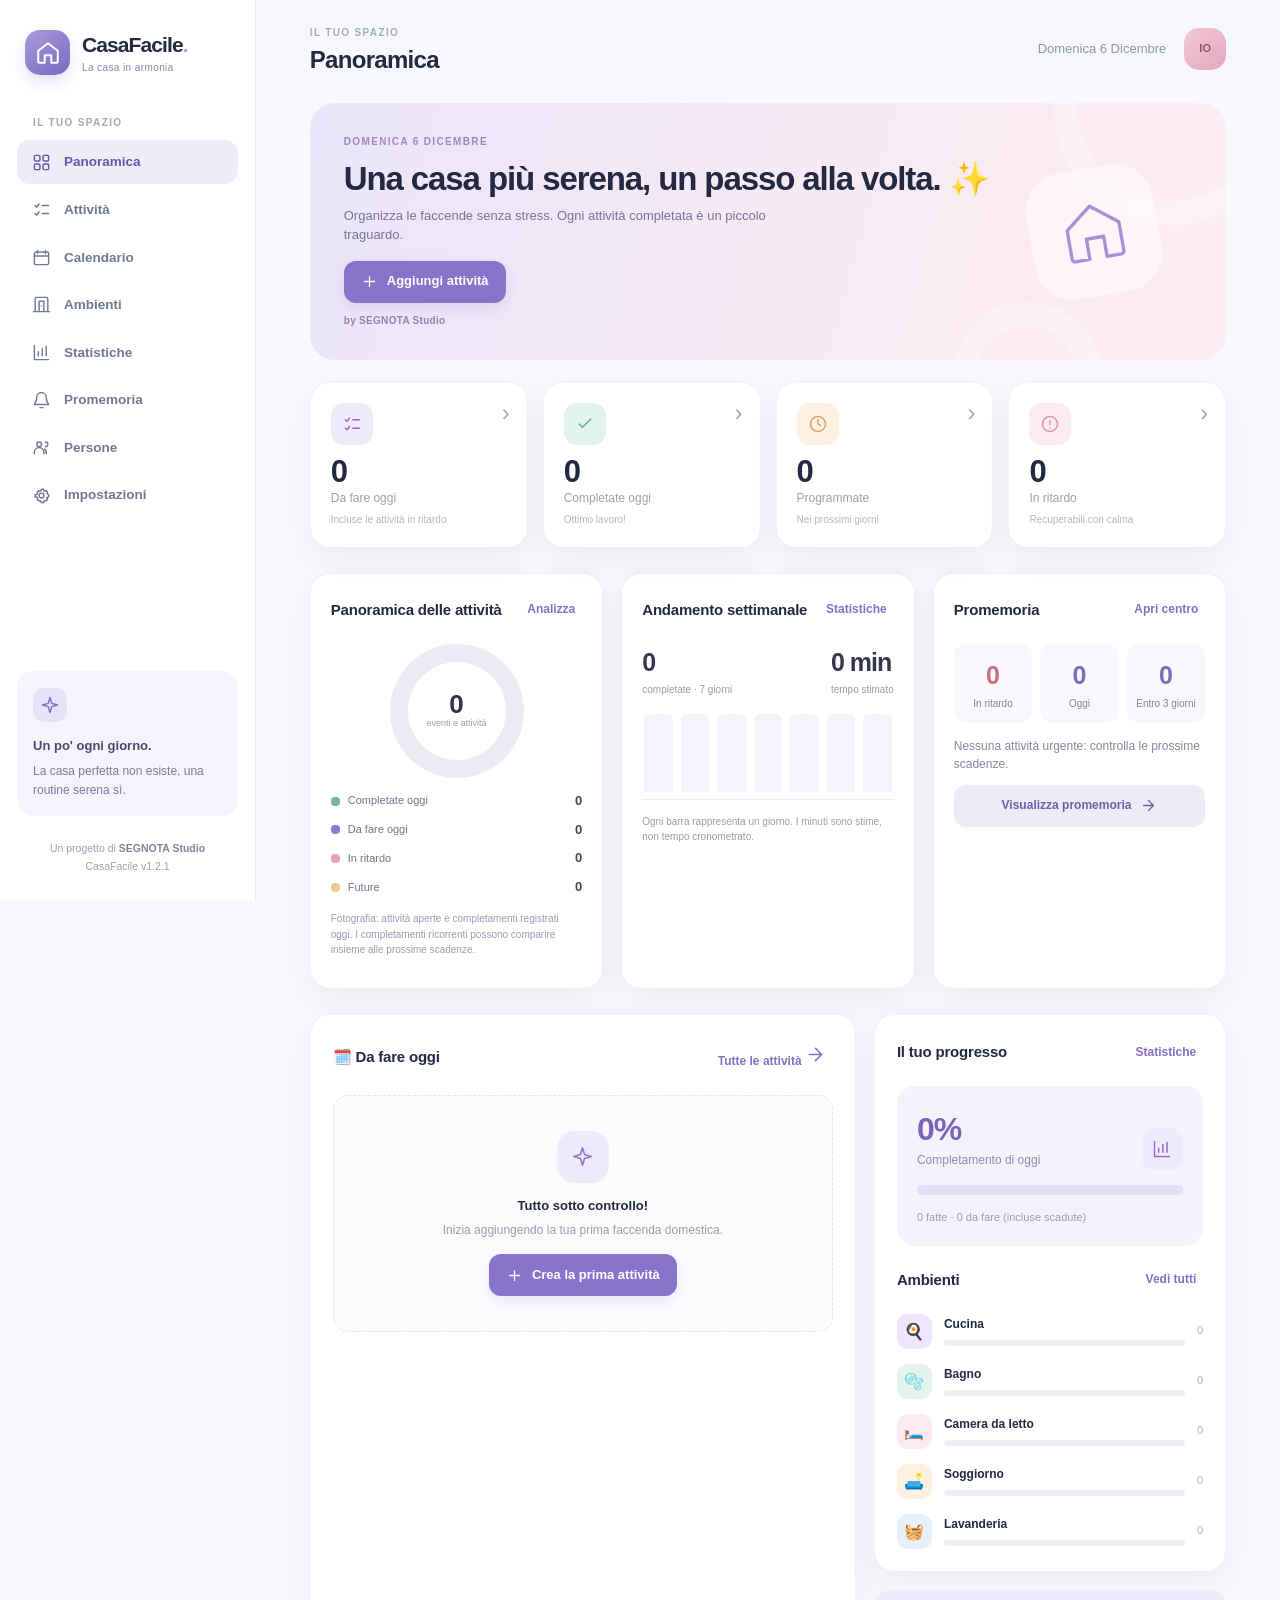
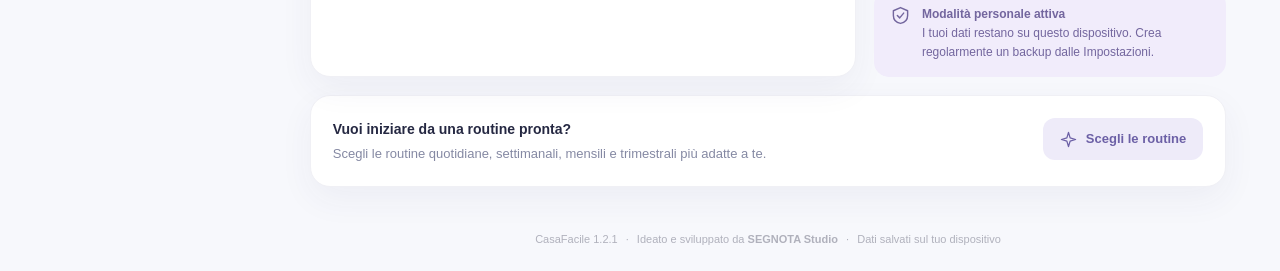
==== commit 26e8b674: "Bump CasaFacile assets and footer to 1.2.1" ====
--- a/index.html
+++ b/index.html
@@ -11,7 +11,7 @@
   <link rel="icon" href="./assets/favicon.svg" type="image/svg+xml">
   <link rel="apple-touch-icon" href="./assets/apple-touch-icon.png">
   <link rel="manifest" href="./manifest.webmanifest">
-  <link rel="stylesheet" href="./styles.css?v=1.2.0">
+  <link rel="stylesheet" href="./styles.css?v=1.2.1">
   <title>CasaFacile · SEGNOTA Studio</title>
 </head>
 <body>
@@ -57,7 +57,7 @@
   <nav id="side-nav" class="side-nav" aria-label="Navigazione principale"></nav>
   <div class="sidebar-bottom">
    <div class="sidebar-tip"><span class="tip-icon"><svg class="icon"><use href="#i-sparkle"/></svg></span><strong>Un po' ogni giorno.</strong><p>La casa perfetta non esiste, una routine serena sì.</p></div>
-   <div class="sidebar-credit">Un progetto di <strong>SEGNOTA Studio</strong><br><span>CasaFacile v1.2.0</span></div>
+   <div class="sidebar-credit">Un progetto di <strong>SEGNOTA Studio</strong><br><span>CasaFacile v1.2.1</span></div>
   </div>
  </aside>
  <div class="main-wrap">
@@ -66,7 +66,7 @@
    <div class="topbar-actions"><span id="date-label" class="date-label"></span><span class="avatar" id="avatar" title="Profilo personale">IO</span></div>
   </header>
   <main id="content" class="main-content" tabindex="-1"></main>
-  <footer class="app-footer">CasaFacile 1.2.0 <span>·</span> Ideato e sviluppato da <strong>SEGNOTA Studio</strong> <span>·</span> Dati salvati sul tuo dispositivo</footer>
+  <footer class="app-footer">CasaFacile 1.2.1 <span>·</span> Ideato e sviluppato da <strong>SEGNOTA Studio</strong> <span>·</span> Dati salvati sul tuo dispositivo</footer>
  </div>
  <nav class="mobile-nav" id="mobile-nav" aria-label="Navigazione mobile"></nav>
  <button id="mobile-fab" class="fab" type="button" aria-label="Nuova attività"><svg class="icon"><use href="#i-plus"/></svg></button>
@@ -74,6 +74,6 @@
 <div id="modal-root"></div>
 <div id="toast-root" class="toast-root" aria-live="polite"></div>
 <input type="file" id="import-file" accept=".json,application/json" hidden>
-<script src="./app.js?v=1.2.0" defer></script>
+<script src="./app.js?v=1.2.1" defer></script>
 </body>
 </html>
--- a/styles.css
+++ b/styles.css
@@ -108,3 +108,17 @@
 @media(max-width:1200px){.insights-grid{grid-template-columns:repeat(2,minmax(0,1fr))}.reminder-summary{grid-column:1/-1}.reminder-columns{grid-template-columns:1fr 1fr}}
 @media(max-width:760px){.insights-grid,.reminder-columns{grid-template-columns:1fr}.reminder-summary{grid-column:auto}.insights-grid .panel{padding:18px}.stats-range-btn{padding:9px 12px}.trend-chart{height:195px;gap:5px}.trend-label{font-size:9px}.reminder-panel .task-actions .pill{display:none}}
 @media(prefers-reduced-motion:reduce){.trend-rail i{transition:none}}
+
+
+/* CasaFacile 1.2.1 — riquadri navigabili e pulsante Indietro nelle sezioni. */
+button.stat-card-link{display:block;width:100%;font:inherit;color:inherit;text-align:left;cursor:pointer;position:relative;-webkit-tap-highlight-color:transparent;transition:transform .15s,box-shadow .15s,border-color .15s}
+button.stat-card-link:hover{transform:translateY(-2px);border-color:#dcd4f4;box-shadow:0 10px 24px #7967b514}
+button.stat-card-link:focus-visible{outline:3px solid #8064c7;outline-offset:3px}
+button.stat-card-link:active{transform:translateY(0);background:#fbf9ff}
+button.stat-card-link:after{content:'›';position:absolute;top:18px;right:17px;color:#aaa0cb;font-size:24px;line-height:1;font-weight:500}
+.section-back{display:flex;align-items:center;margin:0 0 12px}
+.section-back-btn{display:inline-flex;align-items:center;gap:5px;min-height:37px;padding:6px 12px 6px 7px;border:1px solid #e9e5f3;border-radius:10px;background:#fff;color:#7365ad;font-size:13px;font-weight:750;cursor:pointer}
+.section-back-btn .icon{width:16px;height:16px}
+.section-back-btn:hover{background:#f3f0fb}
+.section-back-btn:focus-visible{outline:3px solid #8064c7;outline-offset:2px}
+@media(max-width:640px){button.stat-card-link:after{right:11px;top:10px;font-size:20px}.section-back{margin-bottom:10px}.section-back-btn{font-size:12px}}
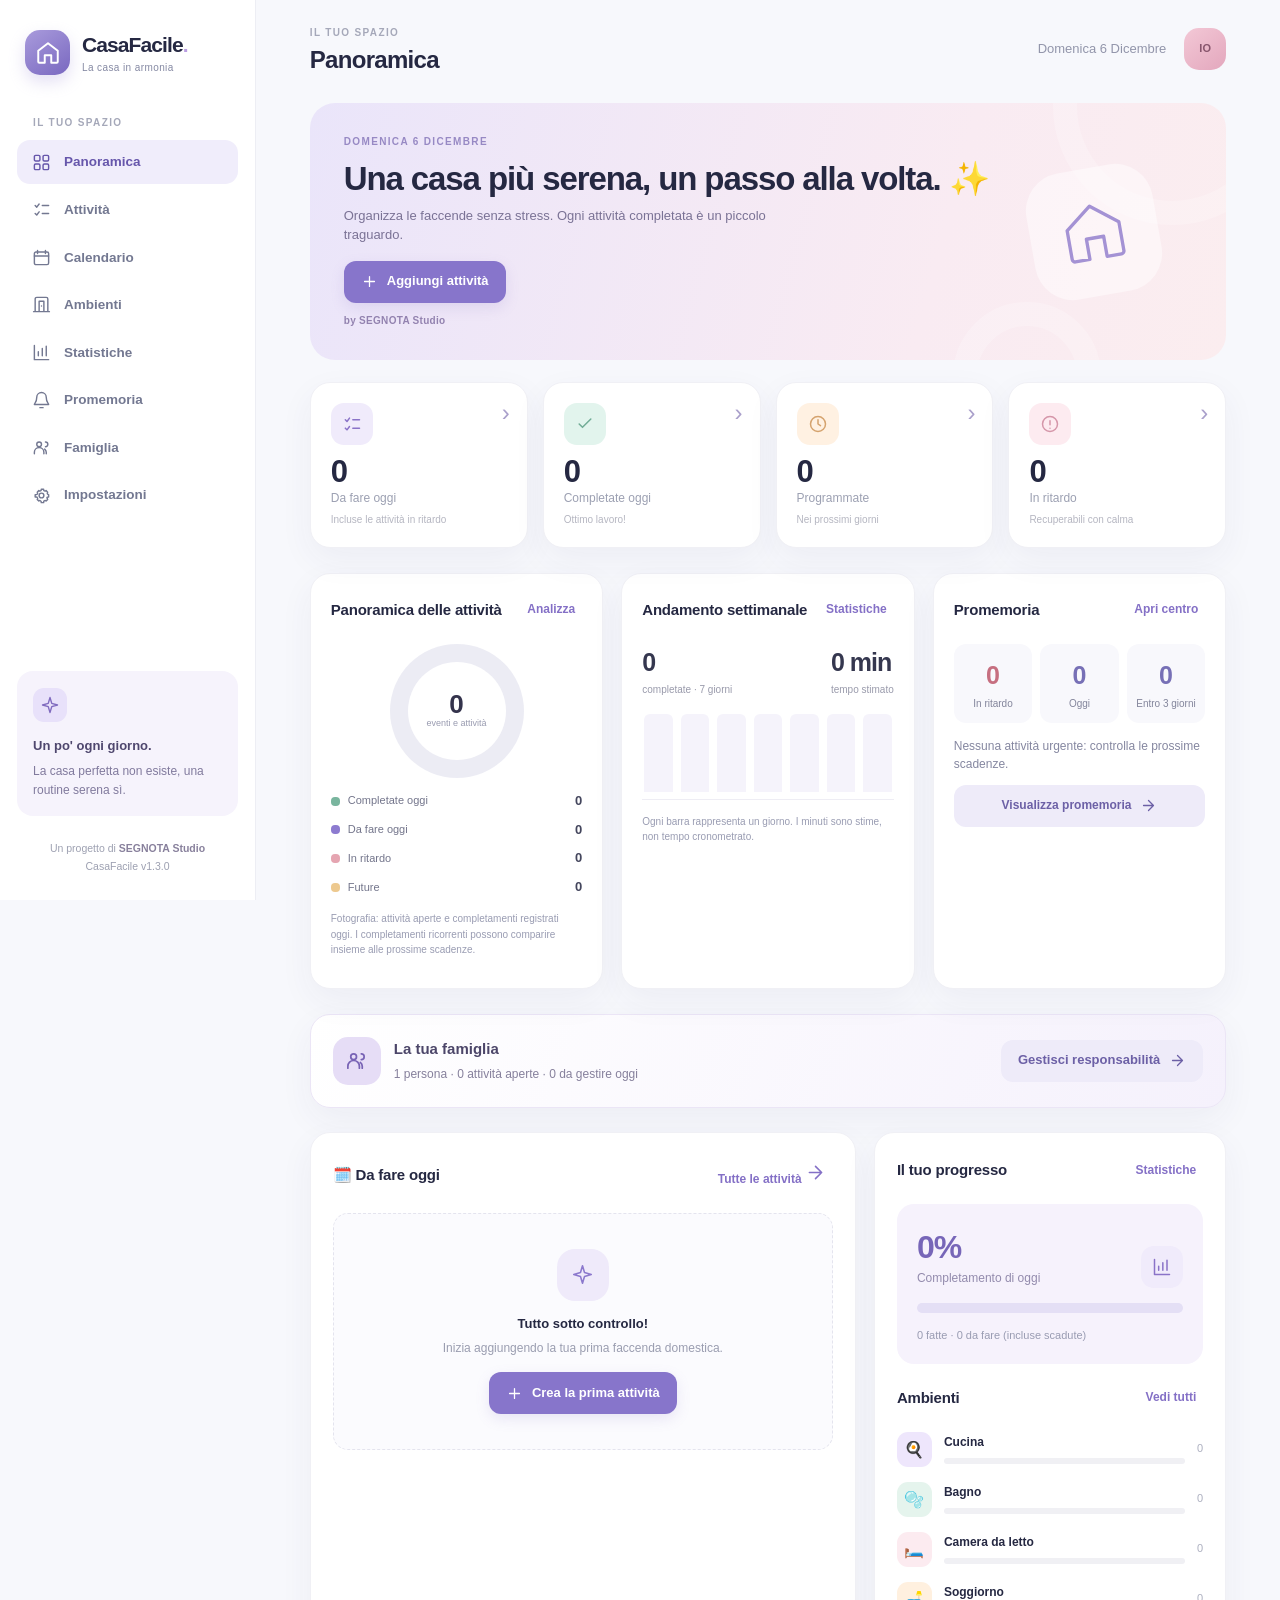
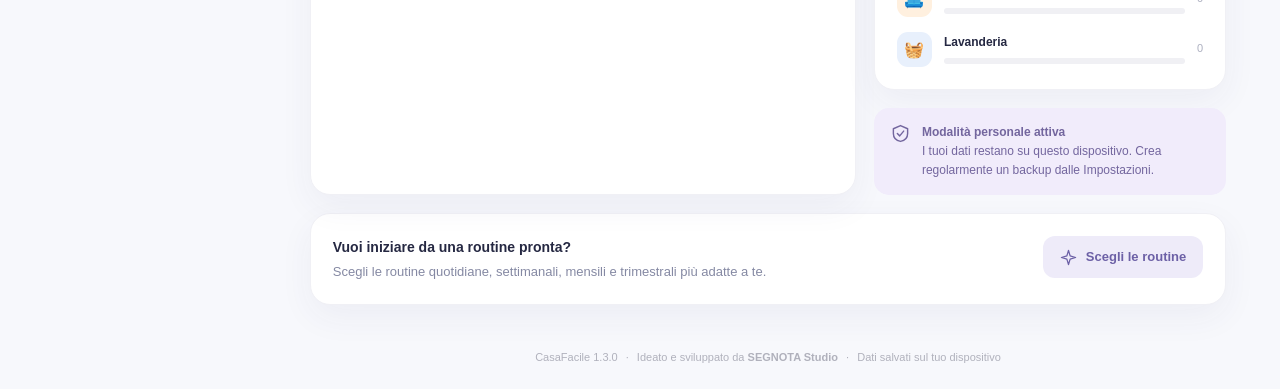
==== commit ef78c6d5: "CasaFacile 1.3.0 asset references" ====
--- a/index.html
+++ b/index.html
@@ -11,7 +11,7 @@
   <link rel="icon" href="./assets/favicon.svg" type="image/svg+xml">
   <link rel="apple-touch-icon" href="./assets/apple-touch-icon.png">
   <link rel="manifest" href="./manifest.webmanifest">
-  <link rel="stylesheet" href="./styles.css?v=1.2.1">
+  <link rel="stylesheet" href="./styles.css?v=1.3.0">
   <title>CasaFacile · SEGNOTA Studio</title>
 </head>
 <body>
@@ -57,7 +57,7 @@
   <nav id="side-nav" class="side-nav" aria-label="Navigazione principale"></nav>
   <div class="sidebar-bottom">
    <div class="sidebar-tip"><span class="tip-icon"><svg class="icon"><use href="#i-sparkle"/></svg></span><strong>Un po' ogni giorno.</strong><p>La casa perfetta non esiste, una routine serena sì.</p></div>
-   <div class="sidebar-credit">Un progetto di <strong>SEGNOTA Studio</strong><br><span>CasaFacile v1.2.1</span></div>
+   <div class="sidebar-credit">Un progetto di <strong>SEGNOTA Studio</strong><br><span>CasaFacile v1.3.0</span></div>
   </div>
  </aside>
  <div class="main-wrap">
@@ -66,7 +66,7 @@
    <div class="topbar-actions"><span id="date-label" class="date-label"></span><span class="avatar" id="avatar" title="Profilo personale">IO</span></div>
   </header>
   <main id="content" class="main-content" tabindex="-1"></main>
-  <footer class="app-footer">CasaFacile 1.2.1 <span>·</span> Ideato e sviluppato da <strong>SEGNOTA Studio</strong> <span>·</span> Dati salvati sul tuo dispositivo</footer>
+  <footer class="app-footer">CasaFacile 1.3.0 <span>·</span> Ideato e sviluppato da <strong>SEGNOTA Studio</strong> <span>·</span> Dati salvati sul tuo dispositivo</footer>
  </div>
  <nav class="mobile-nav" id="mobile-nav" aria-label="Navigazione mobile"></nav>
  <button id="mobile-fab" class="fab" type="button" aria-label="Nuova attività"><svg class="icon"><use href="#i-plus"/></svg></button>
@@ -74,6 +74,6 @@
 <div id="modal-root"></div>
 <div id="toast-root" class="toast-root" aria-live="polite"></div>
 <input type="file" id="import-file" accept=".json,application/json" hidden>
-<script src="./app.js?v=1.2.1" defer></script>
+<script src="./app.js?v=1.3.0" defer></script>
 </body>
 </html>
--- a/styles.css
+++ b/styles.css
@@ -122,3 +122,63 @@
 .section-back-btn:hover{background:#f3f0fb}
 .section-back-btn:focus-visible{outline:3px solid #8064c7;outline-offset:2px}
 @media(max-width:640px){button.stat-card-link:after{right:11px;top:10px;font-size:20px}.section-back{margin-bottom:10px}.section-back-btn{font-size:12px}}
+
+
+/* CasaFacile 1.3.0 — Famiglia, responsabilità e riassegnazioni rapide locali. */
+.family-dashboard-link{display:flex;align-items:center;justify-content:space-between;flex-wrap:wrap;gap:17px;margin-bottom:24px;background:linear-gradient(112deg,#fff 0%,#f5f1fc 100%);border-color:#ebe5f6}
+.family-dashboard-heading{display:flex;align-items:center;gap:13px;min-width:0;flex:1 1 230px}
+.family-dashboard-heading h3{font-size:15px;margin:0 0 5px;color:#4c4669}
+.family-dashboard-heading p{font-size:12px;color:#86809c;margin:0;line-height:1.5}
+.family-dashboard-icon{flex:0 0 48px;height:48px;border-radius:15px;display:grid;place-items:center;background:#e6ddf6;color:#7863b5}
+.family-dashboard-icon .icon{width:23px;height:23px}
+.family-stat-grid{display:grid;grid-template-columns:repeat(4,minmax(0,1fr));gap:14px;margin:0 0 18px}
+.family-small-stat{background:#fff;border:1px solid #f0f0f5;box-shadow:var(--shadow);border-radius:var(--radius);padding:17px 18px;min-width:0}
+.family-small-stat strong{display:block;font-size:29px;letter-spacing:-.8px;color:#4c4669;line-height:1.2}
+.family-small-stat span{display:block;font-size:11px;line-height:1.35;color:#9595a8;margin-top:6px}
+.family-privacy-notice{margin-bottom:18px}
+.family-workload{margin-bottom:18px}
+.family-load-row{display:flex;align-items:center;gap:12px;padding:8px 0}
+.family-load-name{min-width:70px;flex:0 0 100px;font-size:12px;color:#64637a;overflow:hidden;text-overflow:ellipsis;white-space:nowrap}
+.family-load-track{height:11px;border-radius:20px;background:#f2eff9;overflow:hidden;flex:1}
+.family-load-track i{display:block;height:100%;border-radius:20px;min-width:0;transition:width .2s;background:#9d8dcf}
+.family-load-number{min-width:25px;text-align:right;font-size:12px;font-weight:800;color:#71688b}
+.family-person-grid{display:grid;grid-template-columns:repeat(2,minmax(0,1fr));gap:18px;align-items:start}
+.family-person-card{min-width:0}
+.family-person-head{display:flex;gap:12px;align-items:center;margin-bottom:17px}
+.family-person-heading{flex:1;min-width:0}
+.family-person-heading h3{font-size:16px;margin:0 0 4px;overflow-wrap:anywhere}
+.family-person-heading small{font-size:11px;color:#9b9aaf}
+.family-person-metrics{display:grid;grid-template-columns:repeat(3,minmax(0,1fr));gap:8px}
+.family-person-metrics span{background:#f8f6fc;border-radius:11px;padding:11px 8px;display:flex;flex-direction:column;gap:5px;color:#82819a;font-size:10px;line-height:1.35}
+.family-person-metrics strong{font-size:23px;line-height:1;font-weight:800;color:#8170ba}
+.family-person-metrics span:nth-child(2) strong{color:#c57a8c}
+.family-person-estimate{font-size:11px;color:#85849b;margin:14px 0 0;line-height:1.55}
+.family-person-section-title{font-size:13px;color:#5b5870;margin:20px 0 4px}
+.family-task-list{margin:0;padding:0;list-style:none}
+.family-task-line{border-bottom:1px solid #f0edf5;padding:12px 0;display:flex;align-items:center;justify-content:space-between;gap:10px}
+.family-task-line:last-child{border-bottom:0}
+.family-task-main{display:flex;flex-direction:column;min-width:0;gap:4px;flex:1 1 45%}
+.family-task-main strong{font-size:12px;color:#555269;overflow-wrap:anywhere}
+.family-task-info{font-size:10px;color:#9392a6}
+.family-assign-field{display:flex;flex-direction:column;gap:4px;flex:0 1 136px;min-width:95px;color:#9392a6;font-size:10px}
+.family-assign-field select{max-width:100%;width:100%;min-height:38px;border:1px solid #e4e2ef;border-radius:9px;padding:7px 23px 7px 8px;background:#fff;color:#605c77;font-size:12px}
+.family-assign-field select:focus-visible,.family-member-filter select:focus-visible{outline:2px solid #8b79c6;outline-offset:1px}
+.family-no-tasks{font-size:12px;color:#9695a7;line-height:1.5}
+.family-more{font-size:11px;color:#9291a5;margin:10px 0 0}
+.family-person-actions{display:flex;flex-wrap:wrap;align-items:center;gap:10px;margin-top:15px}
+.family-member-filter{display:flex;align-items:center;gap:8px;color:#75728d;font-size:12px;font-weight:700;flex-wrap:wrap}
+.family-member-filter select{min-height:36px;background:#fff;border:1px solid #ded9ec;border-radius:10px;padding:6px 25px 6px 10px;font-size:12px;min-width:130px;max-width:100%}
+.family-unassigned{margin-bottom:18px}
+@media(max-width:850px){.family-person-grid{grid-template-columns:1fr}.family-stat-grid{grid-template-columns:repeat(2,minmax(0,1fr))}}
+@media(max-width:530px){
+  .family-dashboard-link>.btn{width:100%}
+  .family-stat-grid{gap:9px}
+  .family-small-stat{padding:14px 12px}
+  .family-small-stat strong{font-size:26px}
+  .family-load-name{flex-basis:85px;font-size:11px}
+  .family-load-row{gap:8px}
+  .family-person-metrics span{padding:10px 7px}
+  .family-person-actions>.btn{flex:1 1 auto}
+  .family-person-card{padding:17px}
+}
+@media(prefers-reduced-motion:reduce){.family-load-track i{transition:none}}
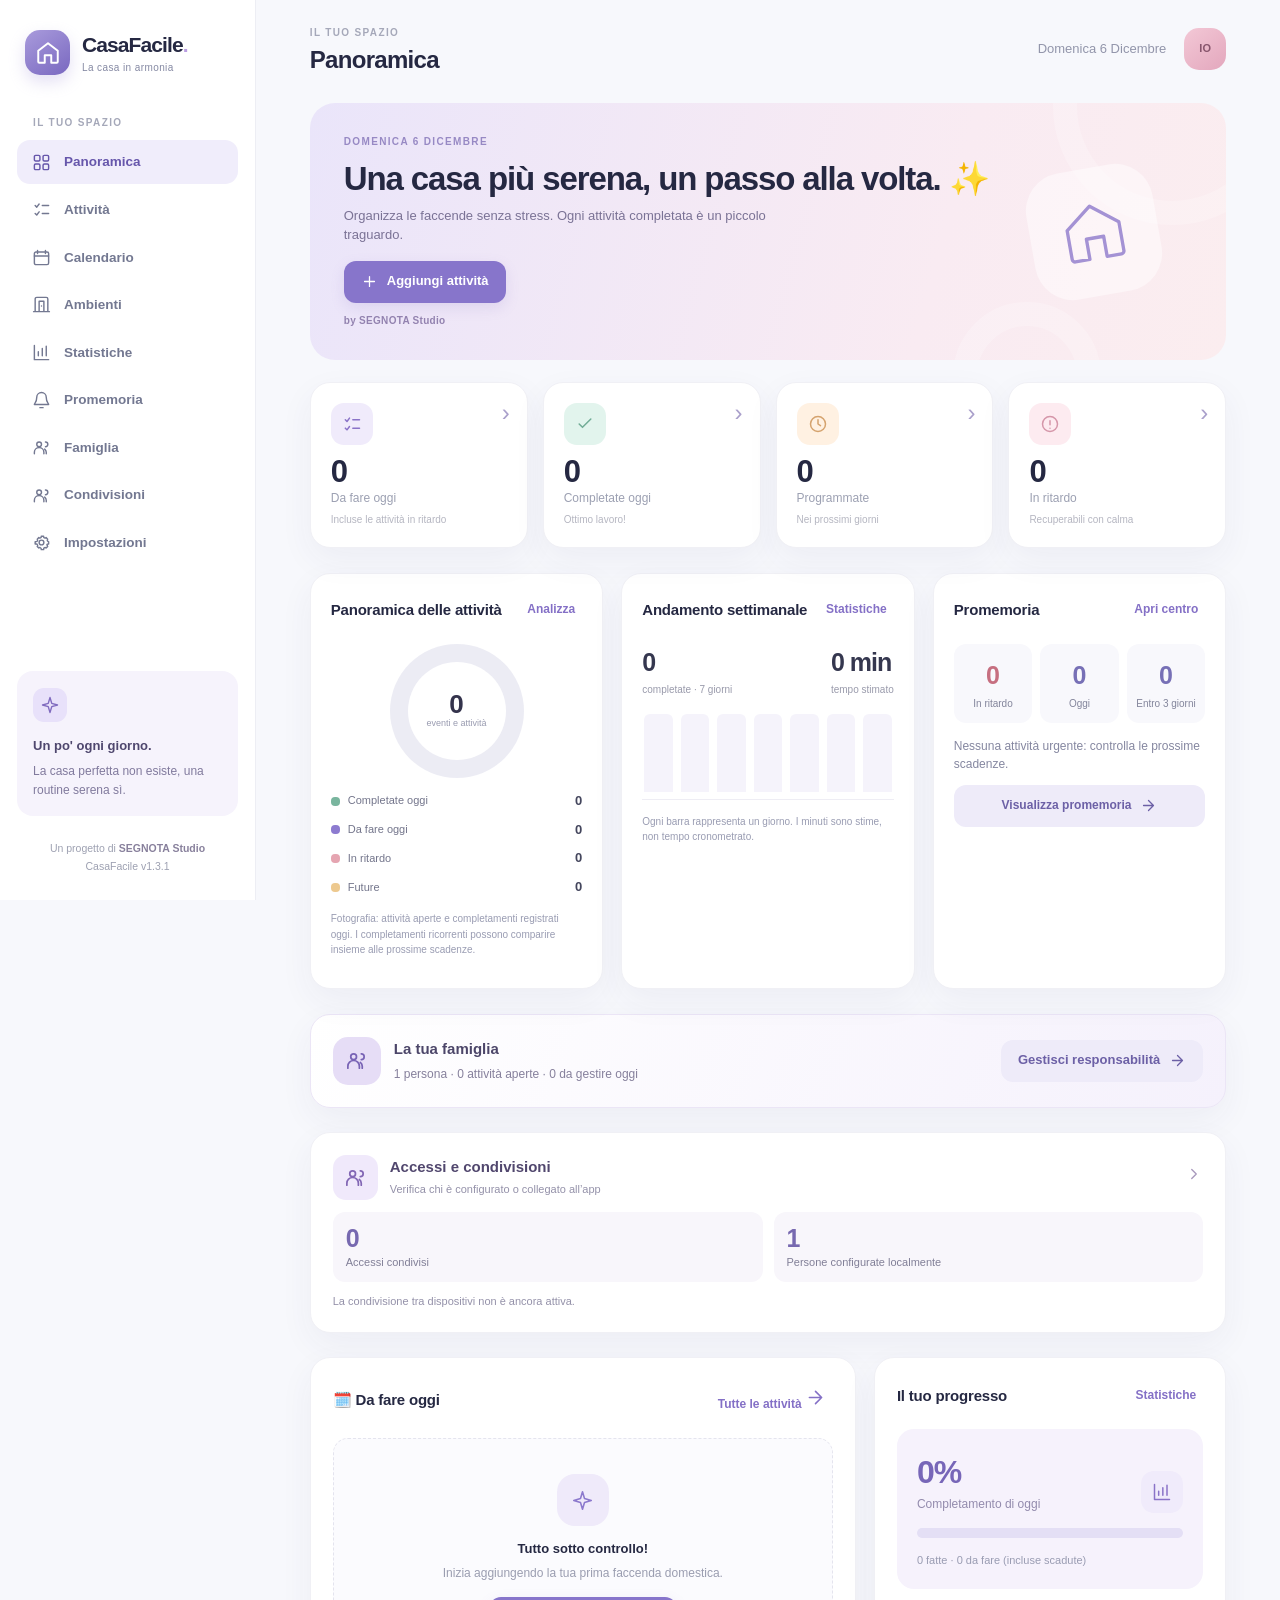
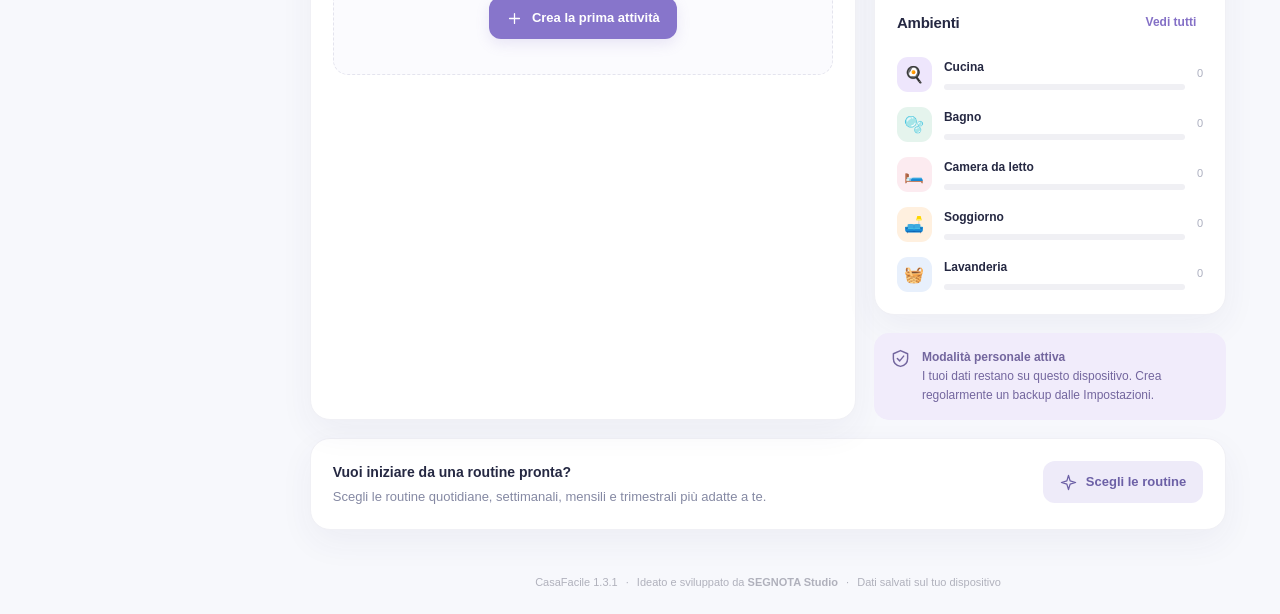
==== commit 49d5a028: "Bump CasaFacile asset URLs to 1.3.1" ====
--- a/index.html
+++ b/index.html
@@ -11,7 +11,7 @@
   <link rel="icon" href="./assets/favicon.svg" type="image/svg+xml">
   <link rel="apple-touch-icon" href="./assets/apple-touch-icon.png">
   <link rel="manifest" href="./manifest.webmanifest">
-  <link rel="stylesheet" href="./styles.css?v=1.3.0">
+  <link rel="stylesheet" href="./styles.css?v=1.3.1">
   <title>CasaFacile · SEGNOTA Studio</title>
 </head>
 <body>
@@ -57,7 +57,7 @@
   <nav id="side-nav" class="side-nav" aria-label="Navigazione principale"></nav>
   <div class="sidebar-bottom">
    <div class="sidebar-tip"><span class="tip-icon"><svg class="icon"><use href="#i-sparkle"/></svg></span><strong>Un po' ogni giorno.</strong><p>La casa perfetta non esiste, una routine serena sì.</p></div>
-   <div class="sidebar-credit">Un progetto di <strong>SEGNOTA Studio</strong><br><span>CasaFacile v1.3.0</span></div>
+   <div class="sidebar-credit">Un progetto di <strong>SEGNOTA Studio</strong><br><span>CasaFacile v1.3.1</span></div>
   </div>
  </aside>
  <div class="main-wrap">
@@ -66,7 +66,7 @@
    <div class="topbar-actions"><span id="date-label" class="date-label"></span><span class="avatar" id="avatar" title="Profilo personale">IO</span></div>
   </header>
   <main id="content" class="main-content" tabindex="-1"></main>
-  <footer class="app-footer">CasaFacile 1.3.0 <span>·</span> Ideato e sviluppato da <strong>SEGNOTA Studio</strong> <span>·</span> Dati salvati sul tuo dispositivo</footer>
+  <footer class="app-footer">CasaFacile 1.3.1 <span>·</span> Ideato e sviluppato da <strong>SEGNOTA Studio</strong> <span>·</span> Dati salvati sul tuo dispositivo</footer>
  </div>
  <nav class="mobile-nav" id="mobile-nav" aria-label="Navigazione mobile"></nav>
  <button id="mobile-fab" class="fab" type="button" aria-label="Nuova attività"><svg class="icon"><use href="#i-plus"/></svg></button>
@@ -74,6 +74,6 @@
 <div id="modal-root"></div>
 <div id="toast-root" class="toast-root" aria-live="polite"></div>
 <input type="file" id="import-file" accept=".json,application/json" hidden>
-<script src="./app.js?v=1.3.0" defer></script>
+<script src="./app.js?v=1.3.1" defer></script>
 </body>
 </html>
--- a/styles.css
+++ b/styles.css
@@ -170,6 +170,7 @@
 .family-member-filter select{min-height:36px;background:#fff;border:1px solid #ded9ec;border-radius:10px;padding:6px 25px 6px 10px;font-size:12px;min-width:130px;max-width:100%}
 .family-unassigned{margin-bottom:18px}
 @media(max-width:850px){.family-person-grid{grid-template-columns:1fr}.family-stat-grid{grid-template-columns:repeat(2,minmax(0,1fr))}}
+@media(max-width:760px){.family-assign-field select,.family-member-filter select{font-size:16px;min-height:44px}}
 @media(max-width:530px){
   .family-dashboard-link>.btn{width:100%}
   .family-stat-grid{gap:9px}
@@ -182,3 +183,44 @@
   .family-person-card{padding:17px}
 }
 @media(prefers-reduced-motion:reduce){.family-load-track i{transition:none}}
+
+
+/* CasaFacile 1.3.1: stato accessi realistico e sezione Condivisioni navigabile. */
+.sharing-dashboard-card{display:flex;align-items:stretch;flex-direction:column;width:100%;text-align:left;color:inherit;font:inherit;cursor:pointer;gap:12px;margin:0 0 24px;transition:border-color .16s,box-shadow .16s}
+.sharing-dashboard-card:hover{border-color:#d7cbed;box-shadow:0 8px 25px #7664b51c}
+.sharing-dashboard-card:focus-visible{outline:3px solid #856cc7;outline-offset:3px}
+.sharing-card-heading{display:flex;align-items:center;gap:12px}
+.sharing-card-icon{width:45px;height:45px;flex:0 0 45px;display:grid;place-items:center;border-radius:13px;background:#f0e9fb;color:#8266b4}
+.sharing-card-icon .icon{width:23px;height:23px}
+.sharing-card-title{flex:1;min-width:0;display:flex;flex-direction:column;gap:4px}
+.sharing-card-title strong{font-size:15px;color:#51476e}
+.sharing-card-title small,.sharing-card-footnote{font-size:11px;color:#9491a9;line-height:1.4}
+.sharing-card-chevron{color:#a99abd}
+.sharing-card-chevron .icon{width:18px;height:18px}
+.sharing-card-numbers{display:grid;grid-template-columns:1fr 1fr;gap:11px}
+.sharing-card-numbers>span{padding:13px;border-radius:12px;background:#f8f6fb;display:flex;flex-direction:column;gap:3px}
+.sharing-card-numbers strong{font-size:25px;color:#7769b0;line-height:1.1}
+.sharing-card-numbers small{font-size:11px;color:#817f97;line-height:1.3}
+.sharing-overview{display:grid;grid-template-columns:repeat(2,minmax(0,1fr));gap:16px;margin-bottom:19px}
+.sharing-status-panel{min-width:0}
+.sharing-section-title{display:flex;align-items:center;gap:9px;color:#8571b9}
+.sharing-section-title .icon{width:20px;height:20px}
+.sharing-section-title h3{color:#4a4762;font-size:14px;margin:0;line-height:1.4}
+.sharing-status-count{font-size:43px;font-weight:830;line-height:1.1;color:#7262aa;margin:17px 0}
+.sharing-status-panel p{font-size:12px;line-height:1.7;color:#787990}
+.sharing-status-note{border-radius:10px;padding:11px 12px;font-size:11px;line-height:1.55;background:#f5f1fb;color:#776b95;margin-top:12px}
+.sharing-people-list{display:grid}
+.sharing-person-row{padding:15px 0;border-bottom:1px solid #f0edf4;display:flex;align-items:center;gap:12px;min-width:0}
+.sharing-person-row:last-child{border-bottom:0}
+.sharing-person-info{flex:1;min-width:0;display:flex;flex-direction:column;gap:4px}
+.sharing-person-info strong{font-size:13px;overflow-wrap:anywhere}
+.sharing-person-info small{color:#9895a9;font-size:11px}
+.sharing-local-status{display:flex;align-items:center;gap:5px;flex-shrink:0;font-size:11px;color:#8879a7;border-radius:8px;background:#f4f0fb;padding:7px 9px}
+.sharing-local-status .icon{width:14px;height:14px}
+.sharing-list-actions{margin-top:17px}
+@media(max-width:740px){.sharing-overview{grid-template-columns:1fr}}
+@media(max-width:480px){.sharing-dashboard-card{padding:17px}.sharing-card-numbers>span{padding:11px}.sharing-person-row{gap:8px}.sharing-local-status{font-size:10px}}
+/* Sei voci accessibili nella navigazione inferiore, senza overflow su iPhone. */
+.mobile-nav{gap:0}
+.mobile-nav a{min-width:0;flex:1 1 0;padding:3px 1px;font-size:clamp(8px,2.4vw,9.5px);overflow:hidden}
+.mobile-nav a span{display:block;max-width:100%;overflow:hidden;text-overflow:ellipsis;white-space:nowrap}
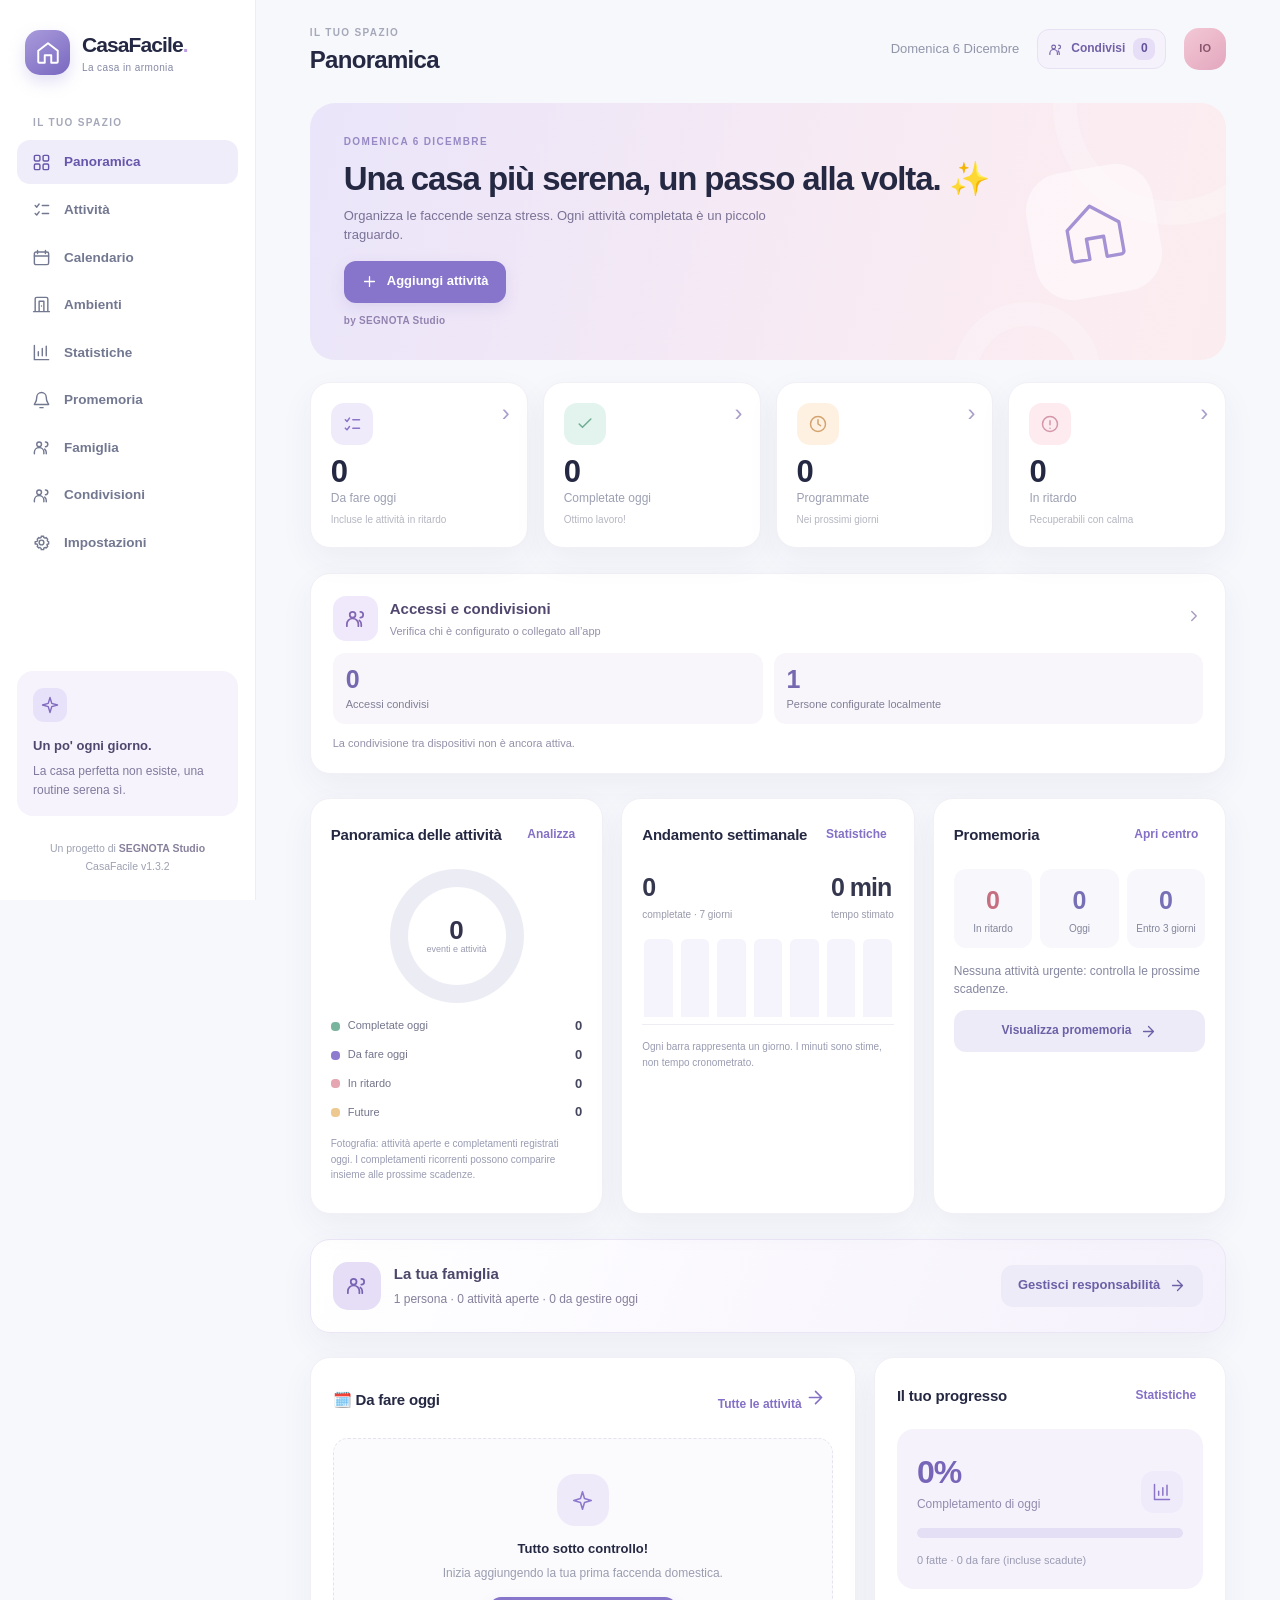
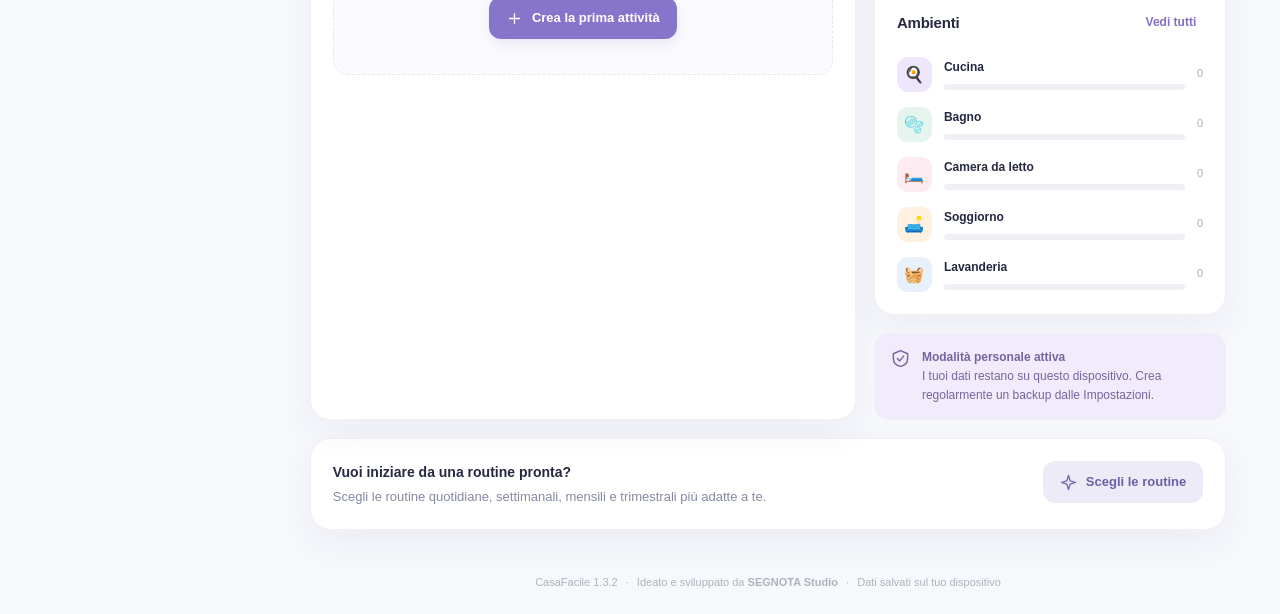
==== commit 75fb9a99: "CasaFacile 1.3.2 — clickable connected-users badge and mobile sharing navigation" ====
--- a/index.html
+++ b/index.html
@@ -11,7 +11,7 @@
   <link rel="icon" href="./assets/favicon.svg" type="image/svg+xml">
   <link rel="apple-touch-icon" href="./assets/apple-touch-icon.png">
   <link rel="manifest" href="./manifest.webmanifest">
-  <link rel="stylesheet" href="./styles.css?v=1.3.1">
+  <link rel="stylesheet" href="./styles.css?v=1.3.2">
   <title>CasaFacile · SEGNOTA Studio</title>
 </head>
 <body>
@@ -57,16 +57,16 @@
   <nav id="side-nav" class="side-nav" aria-label="Navigazione principale"></nav>
   <div class="sidebar-bottom">
    <div class="sidebar-tip"><span class="tip-icon"><svg class="icon"><use href="#i-sparkle"/></svg></span><strong>Un po' ogni giorno.</strong><p>La casa perfetta non esiste, una routine serena sì.</p></div>
-   <div class="sidebar-credit">Un progetto di <strong>SEGNOTA Studio</strong><br><span>CasaFacile v1.3.1</span></div>
+   <div class="sidebar-credit">Un progetto di <strong>SEGNOTA Studio</strong><br><span>CasaFacile v1.3.2</span></div>
   </div>
  </aside>
  <div class="main-wrap">
   <header class="topbar">
    <div class="topbar-left"><span class="mobile-logo"><svg class="icon"><use href="#i-house"/></svg></span><div><span class="topbar-label">IL TUO SPAZIO</span><h1 id="page-title">Panoramica</h1></div></div>
-   <div class="topbar-actions"><span id="date-label" class="date-label"></span><span class="avatar" id="avatar" title="Profilo personale">IO</span></div>
+   <div class="topbar-actions"><span id="date-label" class="date-label"></span><button type="button" id="top-sharing" class="top-sharing" data-action="nav" data-page="sharing" aria-label="Apri Condivisioni: 0 accessi condivisi" title="Apri accessi e condivisioni"><svg class="icon" aria-hidden="true"><use href="#i-users"/></svg><span class="top-sharing-label">Condivisi</span><strong id="top-sharing-count" class="top-sharing-count">0</strong></button><span class="avatar" id="avatar" title="Profilo personale">IO</span></div>
   </header>
   <main id="content" class="main-content" tabindex="-1"></main>
-  <footer class="app-footer">CasaFacile 1.3.1 <span>·</span> Ideato e sviluppato da <strong>SEGNOTA Studio</strong> <span>·</span> Dati salvati sul tuo dispositivo</footer>
+  <footer class="app-footer">CasaFacile 1.3.2 <span>·</span> Ideato e sviluppato da <strong>SEGNOTA Studio</strong> <span>·</span> Dati salvati sul tuo dispositivo</footer>
  </div>
  <nav class="mobile-nav" id="mobile-nav" aria-label="Navigazione mobile"></nav>
  <button id="mobile-fab" class="fab" type="button" aria-label="Nuova attività"><svg class="icon"><use href="#i-plus"/></svg></button>
@@ -74,6 +74,6 @@
 <div id="modal-root"></div>
 <div id="toast-root" class="toast-root" aria-live="polite"></div>
 <input type="file" id="import-file" accept=".json,application/json" hidden>
-<script src="./app.js?v=1.3.1" defer></script>
+<script src="./app.js?v=1.3.2" defer></script>
 </body>
 </html>
--- a/styles.css
+++ b/styles.css
@@ -224,3 +224,17 @@
 .mobile-nav{gap:0}
 .mobile-nav a{min-width:0;flex:1 1 0;padding:3px 1px;font-size:clamp(8px,2.4vw,9.5px);overflow:hidden}
 .mobile-nav a span{display:block;max-width:100%;overflow:hidden;text-overflow:ellipsis;white-space:nowrap}
+
+
+/* 1.3.2 — Indicatore accessi condivisi accanto al profilo attivo. */
+.top-sharing{display:inline-flex;align-items:center;justify-content:center;gap:8px;min-height:40px;border:1px solid #e7e1f3;border-radius:12px;background:#f6f2fc;color:#7161a7;padding:6px 10px;font-size:12px;font-weight:740;cursor:pointer;white-space:nowrap;-webkit-tap-highlight-color:transparent}
+.top-sharing .icon{width:15px;height:15px;flex:0 0 15px}
+.top-sharing-count{display:inline-grid;place-items:center;min-width:22px;height:22px;border-radius:8px;background:#e6def7;color:#63519c;font-size:12px;padding:0 5px;font-weight:800}
+.top-sharing:hover{background:#ede6f8}
+.top-sharing:focus-visible{outline:3px solid #8064c7;outline-offset:3px}
+@media(max-width:820px){.topbar-actions{gap:10px}.top-sharing{min-height:38px;padding:6px 8px;gap:5px}}
+@media(max-width:420px){.topbar-actions{gap:7px}.top-sharing{font-size:10px;min-height:36px;border-radius:10px}.top-sharing .icon{display:none}.top-sharing-count{min-width:20px;height:20px}.avatar{width:37px;height:37px;flex:0 0 37px}.topbar h1{font-size:20px}.topbar-left{min-width:0}}
+/* Sette schede esplicite: la settima è Condivisioni, con etichetta abbreviata solo su mobile. */
+.mobile-nav a{min-width:0;flex:1 1 0;padding:3px 1px;font-size:clamp(7.8px,2.2vw,9px)}
+.mobile-nav a span{max-width:100%;overflow:hidden;text-overflow:ellipsis;white-space:nowrap}
+@media(max-width:400px){.mobile-nav .icon{width:19px;height:19px}.mobile-nav{padding-left:1px;padding-right:1px}}
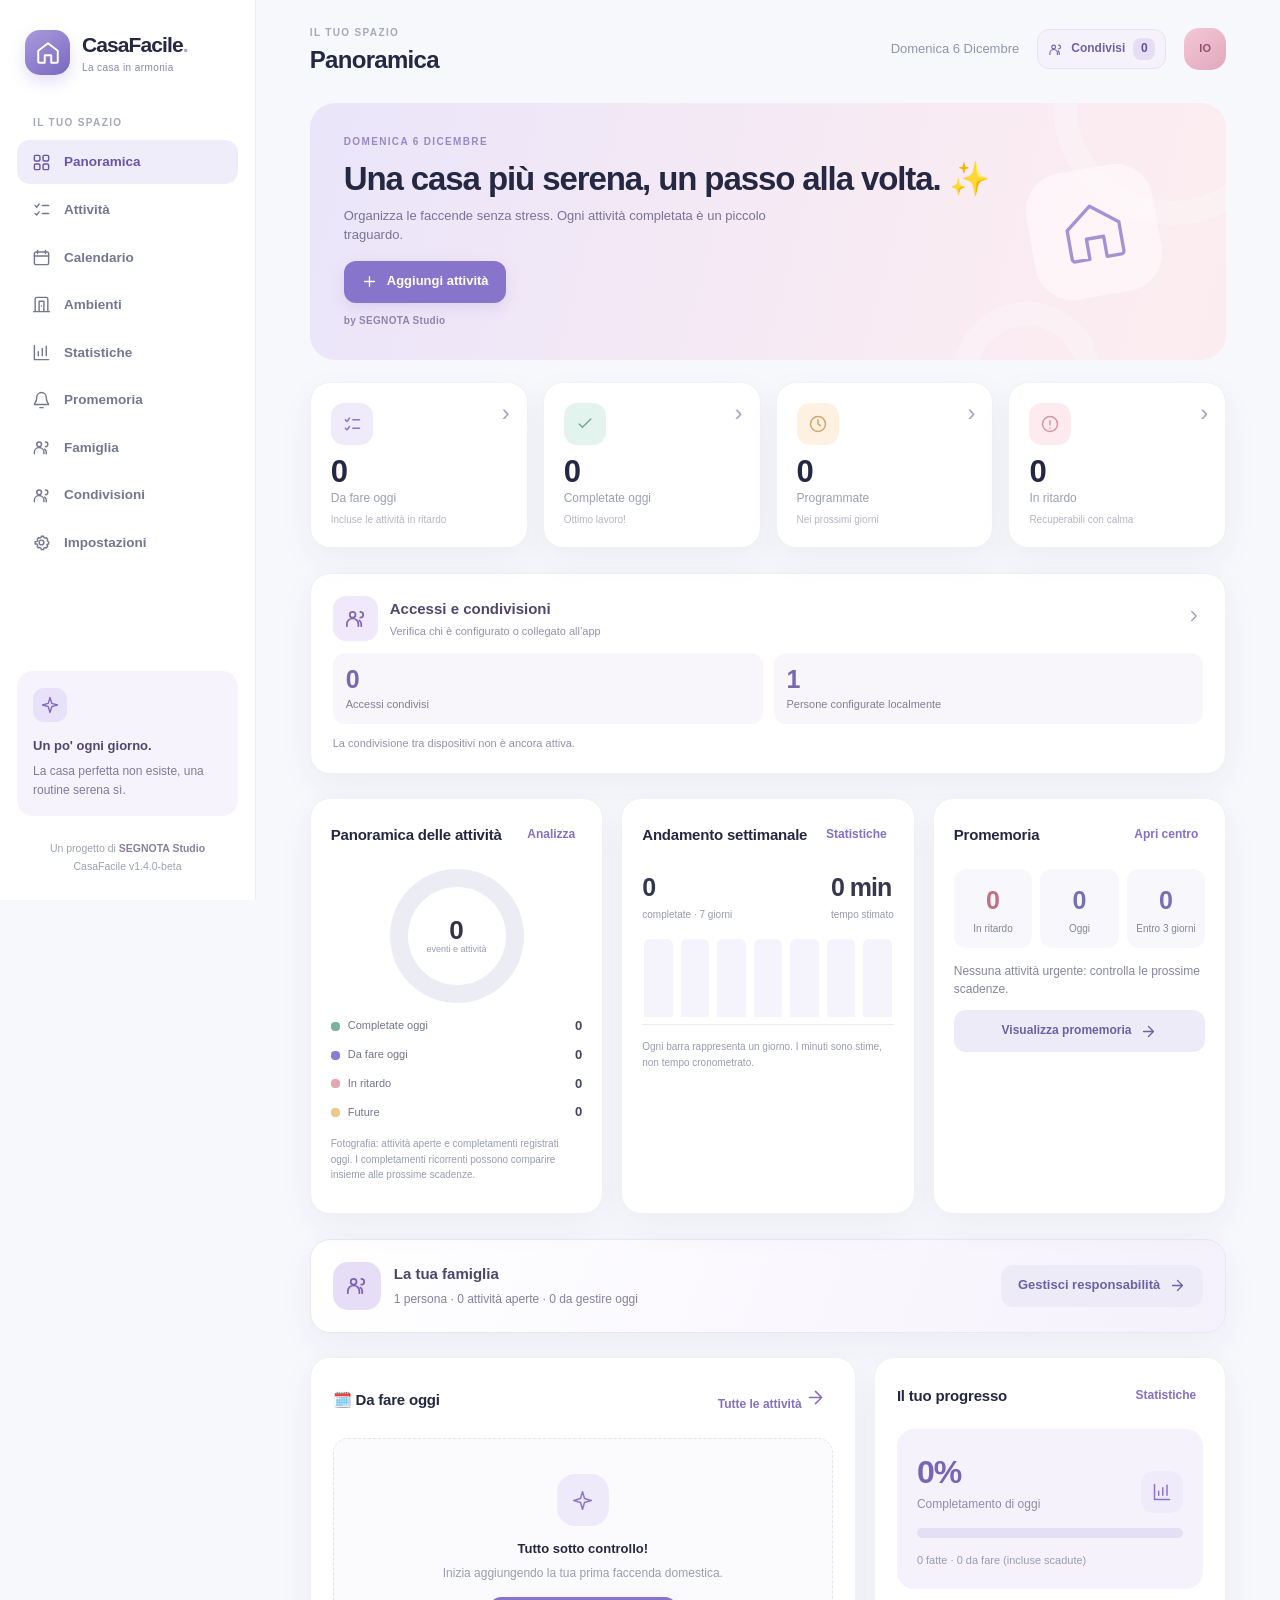
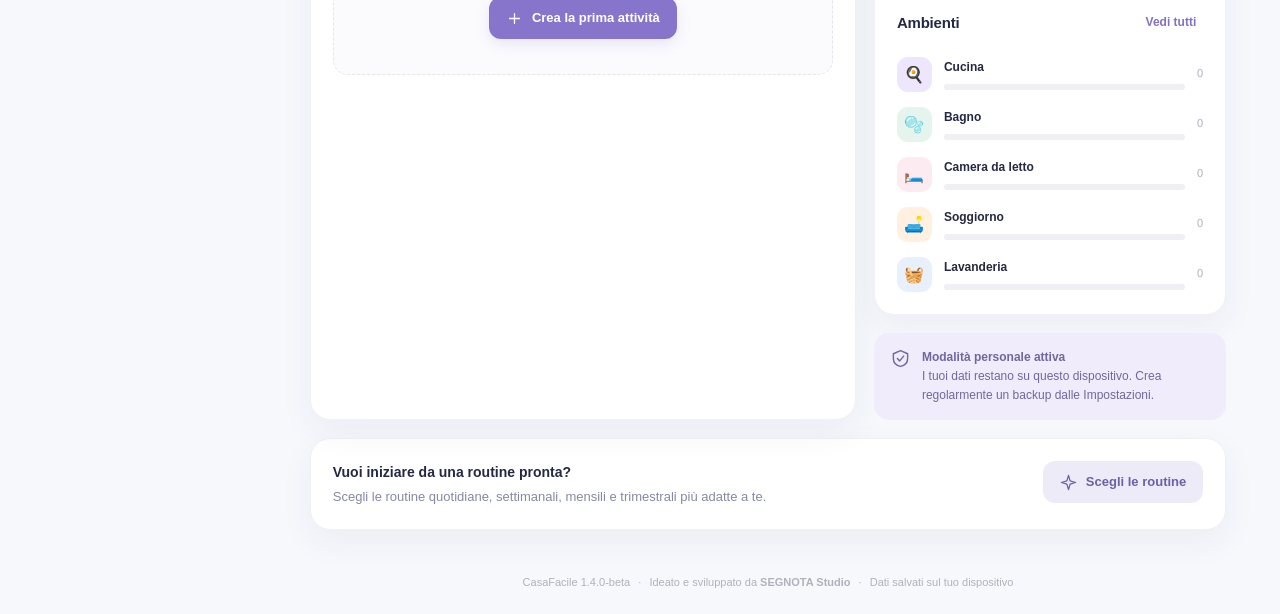
==== commit 18850eb2: "CasaFacile 1.4 beta: optional cloud assets and accessible sharing UI" ====
--- a/index.html
+++ b/index.html
@@ -11,7 +11,7 @@
   <link rel="icon" href="./assets/favicon.svg" type="image/svg+xml">
   <link rel="apple-touch-icon" href="./assets/apple-touch-icon.png">
   <link rel="manifest" href="./manifest.webmanifest">
-  <link rel="stylesheet" href="./styles.css?v=1.3.2">
+  <link rel="stylesheet" href="./styles.css?v=1.4.0-beta">
   <title>CasaFacile · SEGNOTA Studio</title>
 </head>
 <body>
@@ -57,7 +57,7 @@
   <nav id="side-nav" class="side-nav" aria-label="Navigazione principale"></nav>
   <div class="sidebar-bottom">
    <div class="sidebar-tip"><span class="tip-icon"><svg class="icon"><use href="#i-sparkle"/></svg></span><strong>Un po' ogni giorno.</strong><p>La casa perfetta non esiste, una routine serena sì.</p></div>
-   <div class="sidebar-credit">Un progetto di <strong>SEGNOTA Studio</strong><br><span>CasaFacile v1.3.2</span></div>
+   <div class="sidebar-credit">Un progetto di <strong>SEGNOTA Studio</strong><br><span>CasaFacile v1.4.0-beta</span></div>
   </div>
  </aside>
  <div class="main-wrap">
@@ -66,7 +66,7 @@
    <div class="topbar-actions"><span id="date-label" class="date-label"></span><button type="button" id="top-sharing" class="top-sharing" data-action="nav" data-page="sharing" aria-label="Apri Condivisioni: 0 accessi condivisi" title="Apri accessi e condivisioni"><svg class="icon" aria-hidden="true"><use href="#i-users"/></svg><span class="top-sharing-label">Condivisi</span><strong id="top-sharing-count" class="top-sharing-count">0</strong></button><span class="avatar" id="avatar" title="Profilo personale">IO</span></div>
   </header>
   <main id="content" class="main-content" tabindex="-1"></main>
-  <footer class="app-footer">CasaFacile 1.3.2 <span>·</span> Ideato e sviluppato da <strong>SEGNOTA Studio</strong> <span>·</span> Dati salvati sul tuo dispositivo</footer>
+  <footer class="app-footer">CasaFacile 1.4.0-beta <span>·</span> Ideato e sviluppato da <strong>SEGNOTA Studio</strong> <span>·</span> Dati salvati sul tuo dispositivo</footer>
  </div>
  <nav class="mobile-nav" id="mobile-nav" aria-label="Navigazione mobile"></nav>
  <button id="mobile-fab" class="fab" type="button" aria-label="Nuova attività"><svg class="icon"><use href="#i-plus"/></svg></button>
@@ -74,6 +74,8 @@
 <div id="modal-root"></div>
 <div id="toast-root" class="toast-root" aria-live="polite"></div>
 <input type="file" id="import-file" accept=".json,application/json" hidden>
-<script src="./app.js?v=1.3.2" defer></script>
+<script src="./cloud-config.js?v=1.4.0-beta" defer></script>
+<script src="./cloud-client.js?v=1.4.0-beta" defer></script>
+<script src="./app.js?v=1.4.0-beta" defer></script>
 </body>
 </html>
